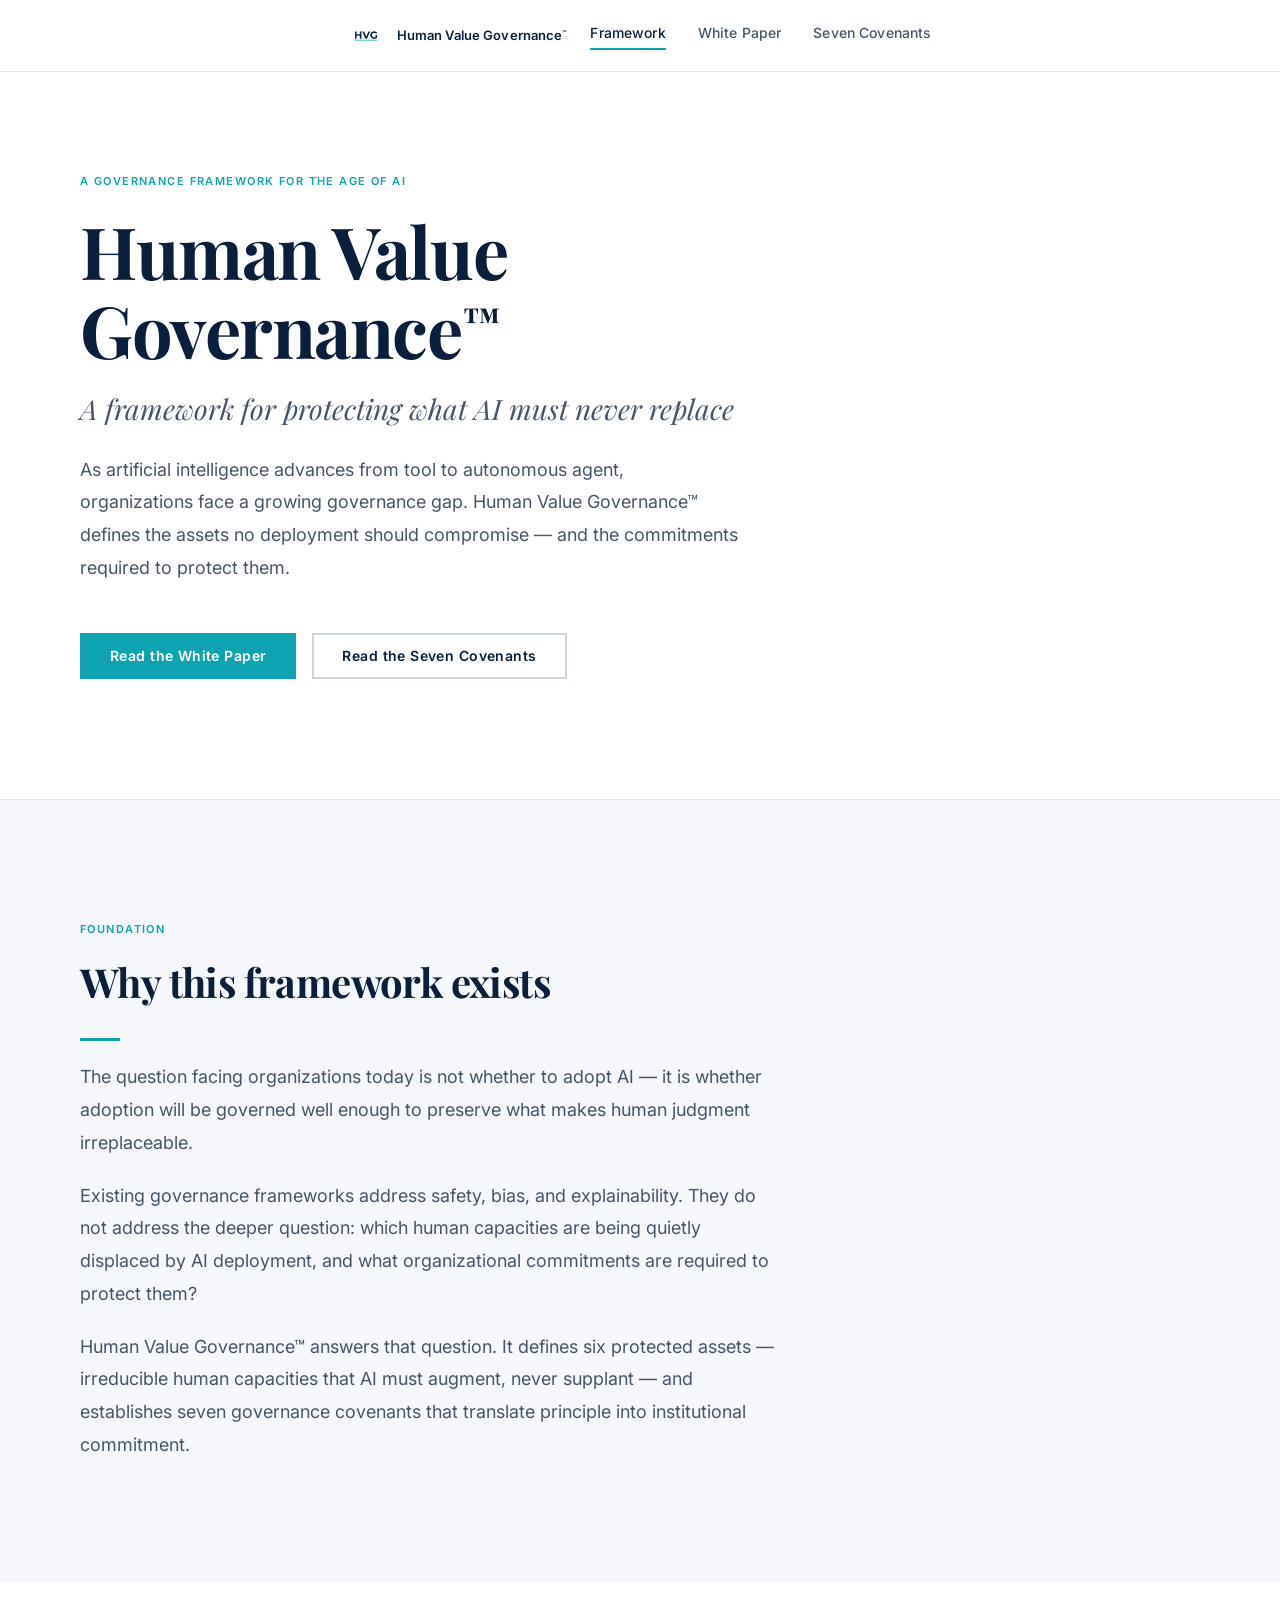
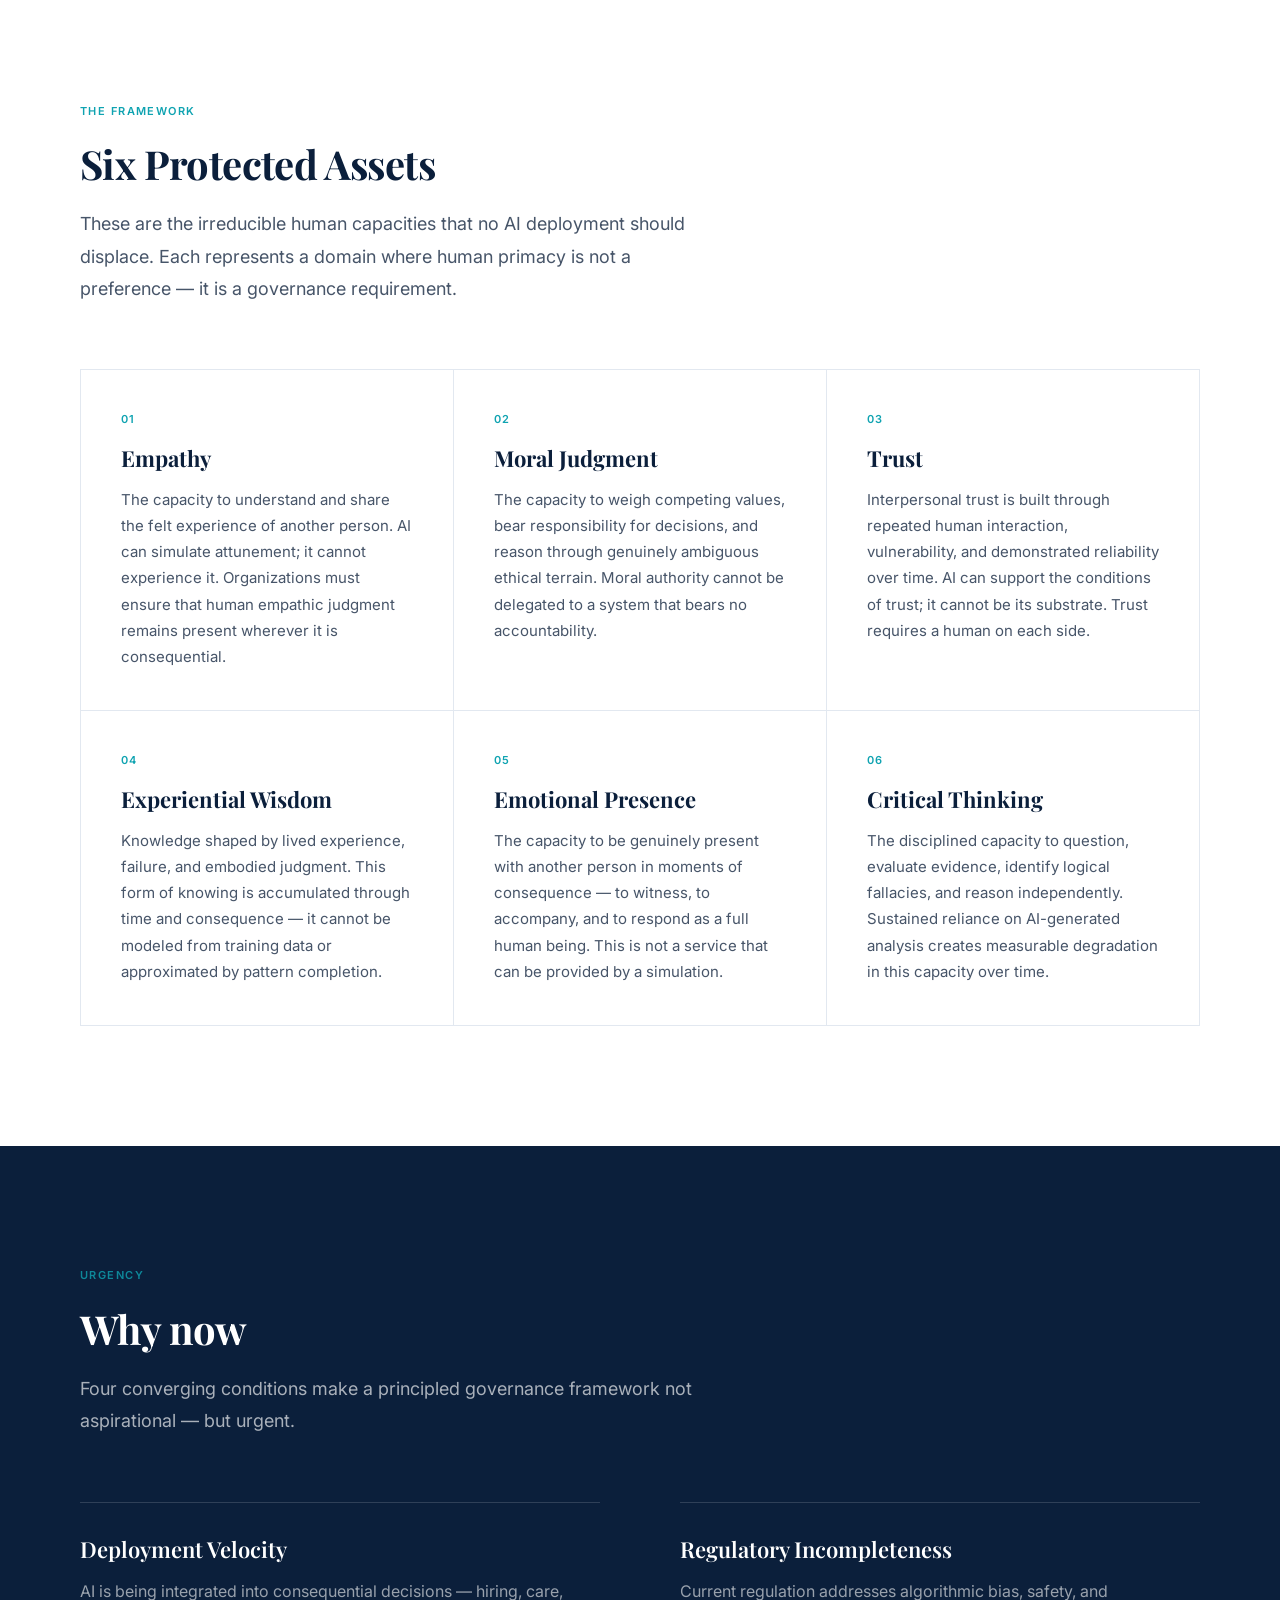
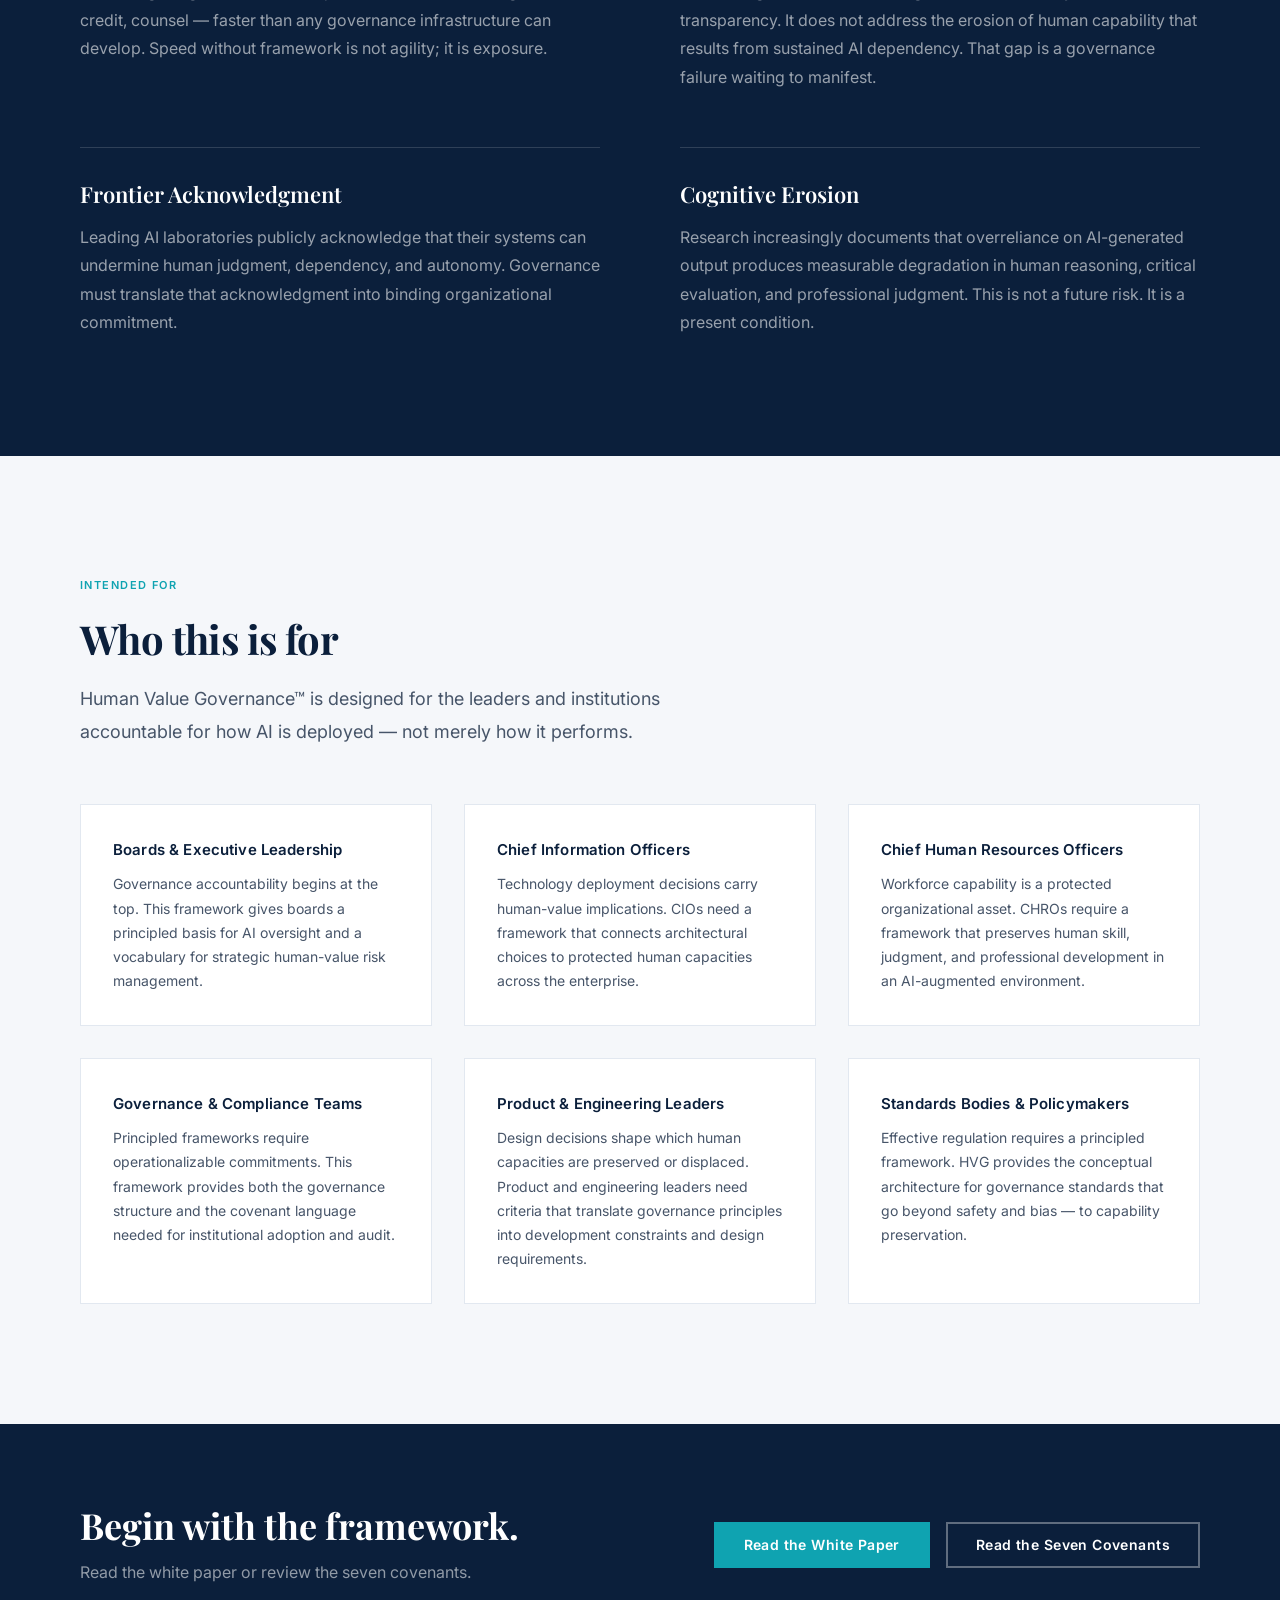
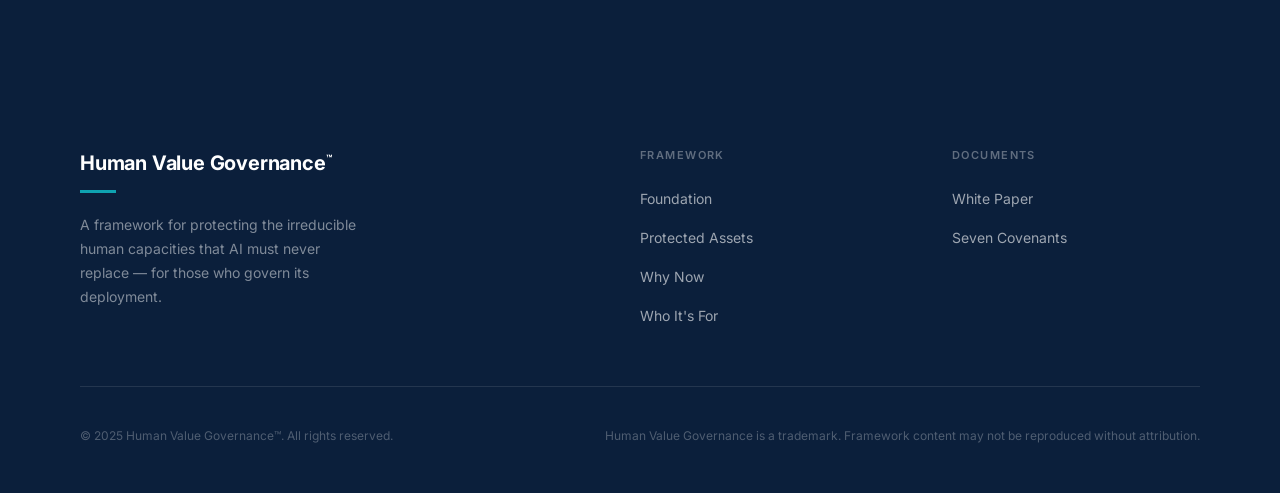
==== index.html @ c66a9e3d "Add HVG website: homepage, white paper, covenants, and design system Introduces the complete static " ====
<!DOCTYPE html>
<html lang="en">
<head>
  <meta charset="UTF-8">
  <meta name="viewport" content="width=device-width, initial-scale=1.0">
  <meta name="description" content="Human Value Governance™ — A framework for protecting what AI must never replace. Six protected assets. Seven covenants. One governance commitment.">
  <meta property="og:title" content="Human Value Governance™">
  <meta property="og:description" content="A framework for protecting what AI must never replace.">
  <meta property="og:type" content="website">

  <title>Human Value Governance™ — A Framework for the Age of AI</title>

  <!-- Google Fonts: Playfair Display (serif) + Inter (sans-serif) -->
  <link rel="preconnect" href="https://fonts.googleapis.com">
  <link rel="preconnect" href="https://fonts.gstatic.com" crossorigin>
  <link href="https://fonts.googleapis.com/css2?family=Inter:wght@300;400;500;600&family=Playfair+Display:ital,wght@0,400;0,600;0,700;1,400&display=swap" rel="stylesheet">

  <link rel="stylesheet" href="assets/css/styles.css">
</head>
<body>

  <!-- ═══════════════════════════════════════════════════════
       SITE HEADER
       ═══════════════════════════════════════════════════════ -->
  <header class="site-header">
    <div class="container">
      <div class="header-inner">

        <!-- Logo -->
        <a href="index.html" class="logo" aria-label="Human Value Governance — Home">
          <img
            src="assets/images/hvg-logo.png"
            alt="HVG"
            class="logo-img"
          >
          <span class="logo-wordmark">Human Value Governance<sup>™</sup></span>
        </a>

        <!-- Primary Navigation -->
        <nav class="site-nav" id="site-nav" aria-label="Primary navigation">
          <a href="index.html" class="nav-link active">Framework</a>
          <a href="white-paper.html" class="nav-link">White Paper</a>
          <a href="covenants.html" class="nav-link">Seven Covenants</a>
        </nav>

        <!-- Mobile menu toggle -->
        <button
          class="nav-toggle"
          id="nav-toggle"
          aria-label="Toggle navigation"
          aria-expanded="false"
          aria-controls="site-nav"
        >
          <span class="nav-toggle-icon" aria-hidden="true">
            <span class="nav-toggle-bar"></span>
            <span class="nav-toggle-bar"></span>
            <span class="nav-toggle-bar"></span>
          </span>
        </button>

      </div>
    </div>
  </header>


  <main>

    <!-- ═══════════════════════════════════════════════════════
         HERO
         ═══════════════════════════════════════════════════════ -->
    <section class="hero">
      <div class="container">
        <div class="hero-content">

          <p class="label">A Governance Framework for the Age of AI</p>

          <h1 class="display-heading display-heading--xl">
            Human Value<br>Governance<sup>™</sup>
          </h1>

          <p class="hero-subhead">
            A framework for protecting what AI must never replace
          </p>

          <p class="hero-body">
            As artificial intelligence advances from tool to autonomous agent, organizations
            face a growing governance gap. Human Value Governance™ defines the assets no
            deployment should compromise — and the commitments required to protect them.
          </p>

          <div class="hero-actions">
            <a href="white-paper.html" class="btn btn-primary">Read the White Paper</a>
            <a href="covenants.html" class="btn btn-secondary">Read the Seven Covenants</a>
          </div>

        </div>
      </div>
    </section>


    <!-- ═══════════════════════════════════════════════════════
         SECTION: WHY THIS FRAMEWORK EXISTS
         ═══════════════════════════════════════════════════════ -->
    <section class="section section--gray" id="foundation">
      <div class="container">
        <div class="foundation-content">

          <p class="label">Foundation</p>
          <h2 class="section-heading">Why this framework exists</h2>
          <hr class="teal-rule">

          <div class="prose">
            <p>
              The question facing organizations today is not whether to adopt AI —
              it is whether adoption will be governed well enough to preserve what makes
              human judgment irreplaceable.
            </p>
            <p>
              Existing governance frameworks address safety, bias, and explainability.
              They do not address the deeper question: which human capacities are being
              quietly displaced by AI deployment, and what organizational commitments
              are required to protect them?
            </p>
            <p>
              Human Value Governance™ answers that question. It defines six protected
              assets — irreducible human capacities that AI must augment, never supplant —
              and establishes seven governance covenants that translate principle into
              institutional commitment.
            </p>
          </div>

        </div>
      </div>
    </section>


    <!-- ═══════════════════════════════════════════════════════
         SECTION: SIX PROTECTED ASSETS
         ═══════════════════════════════════════════════════════ -->
    <section class="section section--white" id="assets">
      <div class="container">

        <div class="assets-header">
          <p class="label">The Framework</p>
          <h2 class="section-heading">Six Protected Assets</h2>
          <p class="section-intro">
            These are the irreducible human capacities that no AI deployment should displace.
            Each represents a domain where human primacy is not a preference — it is a
            governance requirement.
          </p>
        </div>

        <!-- Protected assets grid (3 × 2) -->
        <div class="assets-grid">

          <!-- ASSET 01: Empathy -->
          <div class="asset-item">
            <span class="asset-number">01</span>
            <h3 class="asset-title">Empathy</h3>
            <p class="asset-desc">
              The capacity to understand and share the felt experience of another person.
              AI can simulate attunement; it cannot experience it. Organizations must ensure
              that human empathic judgment remains present wherever it is consequential.
            </p>
          </div>

          <!-- ASSET 02: Moral Judgment -->
          <div class="asset-item">
            <span class="asset-number">02</span>
            <h3 class="asset-title">Moral Judgment</h3>
            <p class="asset-desc">
              The capacity to weigh competing values, bear responsibility for decisions,
              and reason through genuinely ambiguous ethical terrain. Moral authority
              cannot be delegated to a system that bears no accountability.
            </p>
          </div>

          <!-- ASSET 03: Trust -->
          <div class="asset-item">
            <span class="asset-number">03</span>
            <h3 class="asset-title">Trust</h3>
            <p class="asset-desc">
              Interpersonal trust is built through repeated human interaction, vulnerability,
              and demonstrated reliability over time. AI can support the conditions of trust;
              it cannot be its substrate. Trust requires a human on each side.
            </p>
          </div>

          <!-- ASSET 04: Experiential Wisdom -->
          <div class="asset-item">
            <span class="asset-number">04</span>
            <h3 class="asset-title">Experiential Wisdom</h3>
            <p class="asset-desc">
              Knowledge shaped by lived experience, failure, and embodied judgment.
              This form of knowing is accumulated through time and consequence — it cannot
              be modeled from training data or approximated by pattern completion.
            </p>
          </div>

          <!-- ASSET 05: Emotional Presence -->
          <div class="asset-item">
            <span class="asset-number">05</span>
            <h3 class="asset-title">Emotional Presence</h3>
            <p class="asset-desc">
              The capacity to be genuinely present with another person in moments of
              consequence — to witness, to accompany, and to respond as a full human being.
              This is not a service that can be provided by a simulation.
            </p>
          </div>

          <!-- ASSET 06: Critical Thinking -->
          <div class="asset-item">
            <span class="asset-number">06</span>
            <h3 class="asset-title">Critical Thinking</h3>
            <p class="asset-desc">
              The disciplined capacity to question, evaluate evidence, identify logical
              fallacies, and reason independently. Sustained reliance on AI-generated
              analysis creates measurable degradation in this capacity over time.
            </p>
          </div>

        </div>
        <!-- end .assets-grid -->

      </div>
    </section>


    <!-- ═══════════════════════════════════════════════════════
         SECTION: WHY NOW (NAVY BACKGROUND)
         ═══════════════════════════════════════════════════════ -->
    <section class="section section--navy" id="urgency">
      <div class="container">

        <div class="why-now-header">
          <p class="label label--light">Urgency</p>
          <h2 class="section-heading section-heading--light">Why now</h2>
          <p class="section-intro section-intro--light">
            Four converging conditions make a principled governance framework not
            aspirational — but urgent.
          </p>
        </div>

        <div class="why-now-grid">

          <!-- WHY 01 -->
          <div class="why-now-item">
            <h3>Deployment Velocity</h3>
            <p>
              AI is being integrated into consequential decisions — hiring, care, credit,
              counsel — faster than any governance infrastructure can develop. Speed without
              framework is not agility; it is exposure.
            </p>
          </div>

          <!-- WHY 02 -->
          <div class="why-now-item">
            <h3>Regulatory Incompleteness</h3>
            <p>
              Current regulation addresses algorithmic bias, safety, and transparency.
              It does not address the erosion of human capability that results from sustained
              AI dependency. That gap is a governance failure waiting to manifest.
            </p>
          </div>

          <!-- WHY 03 -->
          <div class="why-now-item">
            <h3>Frontier Acknowledgment</h3>
            <p>
              Leading AI laboratories publicly acknowledge that their systems can undermine
              human judgment, dependency, and autonomy. Governance must translate that
              acknowledgment into binding organizational commitment.
            </p>
          </div>

          <!-- WHY 04 -->
          <div class="why-now-item">
            <h3>Cognitive Erosion</h3>
            <p>
              Research increasingly documents that overreliance on AI-generated output
              produces measurable degradation in human reasoning, critical evaluation,
              and professional judgment. This is not a future risk. It is a present condition.
            </p>
          </div>

        </div>
        <!-- end .why-now-grid -->

      </div>
    </section>


    <!-- ═══════════════════════════════════════════════════════
         SECTION: WHO THIS IS FOR
         ═══════════════════════════════════════════════════════ -->
    <section class="section section--gray" id="audience">
      <div class="container">

        <div class="audience-header">
          <p class="label">Intended For</p>
          <h2 class="section-heading">Who this is for</h2>
          <p class="section-intro">
            Human Value Governance™ is designed for the leaders and institutions
            accountable for how AI is deployed — not merely how it performs.
          </p>
        </div>

        <div class="audience-grid">

          <!-- AUDIENCE 01 -->
          <div class="audience-item">
            <h3>Boards &amp; Executive Leadership</h3>
            <p>
              Governance accountability begins at the top. This framework gives boards
              a principled basis for AI oversight and a vocabulary for strategic
              human-value risk management.
            </p>
          </div>

          <!-- AUDIENCE 02 -->
          <div class="audience-item">
            <h3>Chief Information Officers</h3>
            <p>
              Technology deployment decisions carry human-value implications. CIOs need
              a framework that connects architectural choices to protected human capacities
              across the enterprise.
            </p>
          </div>

          <!-- AUDIENCE 03 -->
          <div class="audience-item">
            <h3>Chief Human Resources Officers</h3>
            <p>
              Workforce capability is a protected organizational asset. CHROs require
              a framework that preserves human skill, judgment, and professional
              development in an AI-augmented environment.
            </p>
          </div>

          <!-- AUDIENCE 04 -->
          <div class="audience-item">
            <h3>Governance &amp; Compliance Teams</h3>
            <p>
              Principled frameworks require operationalizable commitments. This framework
              provides both the governance structure and the covenant language needed
              for institutional adoption and audit.
            </p>
          </div>

          <!-- AUDIENCE 05 -->
          <div class="audience-item">
            <h3>Product &amp; Engineering Leaders</h3>
            <p>
              Design decisions shape which human capacities are preserved or displaced.
              Product and engineering leaders need criteria that translate governance
              principles into development constraints and design requirements.
            </p>
          </div>

          <!-- AUDIENCE 06 -->
          <div class="audience-item">
            <h3>Standards Bodies &amp; Policymakers</h3>
            <p>
              Effective regulation requires a principled framework. HVG provides the
              conceptual architecture for governance standards that go beyond safety
              and bias — to capability preservation.
            </p>
          </div>

        </div>
        <!-- end .audience-grid -->

      </div>
    </section>


    <!-- ═══════════════════════════════════════════════════════
         CTA STRIP
         ═══════════════════════════════════════════════════════ -->
    <section class="cta-strip">
      <div class="container">
        <div class="cta-strip-inner">

          <div class="cta-strip-text">
            <h2>Begin with the framework.</h2>
            <p>Read the white paper or review the seven covenants.</p>
          </div>

          <div class="cta-strip-actions">
            <a href="white-paper.html" class="btn btn-primary">Read the White Paper</a>
            <a href="covenants.html" class="btn btn-secondary--on-dark btn">Read the Seven Covenants</a>
          </div>

        </div>
      </div>
    </section>

  </main>


  <!-- ═══════════════════════════════════════════════════════
       SITE FOOTER
       ═══════════════════════════════════════════════════════ -->
  <footer class="site-footer">
    <div class="container">

      <div class="footer-inner">

        <!-- Brand column -->
        <div class="footer-brand">
          <p class="footer-logo-text">Human Value Governance<sup>™</sup></p>
          <span class="footer-teal-bar" aria-hidden="true"></span>
          <p>
            A framework for protecting the irreducible human capacities
            that AI must never replace — for those who govern its deployment.
          </p>
        </div>

        <!-- Navigation column -->
        <div class="footer-col">
          <h4>Framework</h4>
          <ul>
            <li><a href="index.html#foundation">Foundation</a></li>
            <li><a href="index.html#assets">Protected Assets</a></li>
            <li><a href="index.html#urgency">Why Now</a></li>
            <li><a href="index.html#audience">Who It's For</a></li>
          </ul>
        </div>

        <!-- Documents column -->
        <div class="footer-col">
          <h4>Documents</h4>
          <ul>
            <li><a href="white-paper.html">White Paper</a></li>
            <li><a href="covenants.html">Seven Covenants</a></li>
          </ul>
        </div>

      </div>

      <div class="footer-bottom">
        <p>© 2025 Human Value Governance™. All rights reserved.</p>
        <p class="tm-note">Human Value Governance is a trademark. Framework content may not be reproduced without attribution.</p>
      </div>

    </div>
  </footer>


  <!-- Mobile navigation script -->
  <script>
    (function () {
      var toggle = document.getElementById('nav-toggle');
      var nav    = document.getElementById('site-nav');

      if (!toggle || !nav) return;

      toggle.addEventListener('click', function () {
        var isOpen = nav.classList.toggle('is-open');
        toggle.setAttribute('aria-expanded', isOpen ? 'true' : 'false');
      });

      // Close nav when a link is clicked
      nav.querySelectorAll('.nav-link').forEach(function (link) {
        link.addEventListener('click', function () {
          nav.classList.remove('is-open');
          toggle.setAttribute('aria-expanded', 'false');
        });
      });
    })();
  </script>

</body>
</html>
---- assets/css/styles.css ----
/* ============================================================
   HUMAN VALUE GOVERNANCE™
   assets/css/styles.css
   ============================================================

   Table of Contents
   ─────────────────────────────────────────────────────────
    1.  Design Tokens (CSS Custom Properties)
    2.  Reset & Base
    3.  Typography Utilities
    4.  Layout & Container
    5.  Site Header & Navigation
    6.  Buttons
    7.  Section Labels & Shared Section Styles
    8.  Site Footer
    9.  Page: Homepage – Hero
   10.  Page: Homepage – Foundation Section
   11.  Page: Homepage – Six Protected Assets
   12.  Page: Homepage – Why Now (Navy)
   13.  Page: Homepage – Audience
   14.  Page: Homepage – CTA Strip
   15.  Page: White Paper
   16.  Page: Seven Covenants
   17.  Responsive Breakpoints
   ============================================================ */


/* ─────────────────────────────────────────────────────────
   1. DESIGN TOKENS
   ───────────────────────────────────────────────────────── */

:root {
  /* Brand Colors */
  --clr-navy:        #0B1F3B;
  --clr-navy-mid:    #112340;
  --clr-teal:        #0FA3B1;
  --clr-teal-faint:  #EAF8FA;
  --clr-amber:       #F5A623;
  --clr-white:       #FFFFFF;

  /* UI / Neutral Colors */
  --clr-bg:          #F5F7FA;
  --clr-off-white:   #FAFBFC;
  --clr-text:        #1E293B;
  --clr-muted:       #475569;
  --clr-subtle:      #98A2B3;
  --clr-border:      #E2E8F0;
  --clr-border-dk:   #CBD5E1;

  /* Fonts */
  --f-serif:  'Playfair Display', Georgia, 'Times New Roman', serif;
  --f-sans:   'Inter', -apple-system, BlinkMacSystemFont, 'Segoe UI', system-ui, sans-serif;

  /* Type Scale */
  --t-11:  0.6875rem;
  --t-12:  0.75rem;
  --t-13:  0.8125rem;
  --t-14:  0.875rem;
  --t-15:  0.9375rem;
  --t-16:  1rem;
  --t-18:  1.125rem;
  --t-20:  1.25rem;
  --t-22:  1.375rem;
  --t-24:  1.5rem;
  --t-28:  1.75rem;
  --t-32:  2rem;
  --t-36:  2.25rem;
  --t-40:  2.5rem;
  --t-48:  3rem;
  --t-56:  3.5rem;
  --t-64:  4rem;
  --t-72:  4.5rem;

  /* Spacing (4px grid) */
  --sp-2:   2px;
  --sp-4:   4px;
  --sp-6:   6px;
  --sp-8:   8px;
  --sp-10:  10px;
  --sp-12:  12px;
  --sp-14:  14px;
  --sp-16:  16px;
  --sp-20:  20px;
  --sp-24:  24px;
  --sp-28:  28px;
  --sp-32:  32px;
  --sp-40:  40px;
  --sp-48:  48px;
  --sp-56:  56px;
  --sp-64:  64px;
  --sp-72:  72px;
  --sp-80:  80px;
  --sp-96:  96px;
  --sp-120: 120px;
  --sp-160: 160px;

  /* Layout */
  --w-container: 1200px;
  --w-read:      700px;
  --w-narrow:    880px;
  --header-h:    72px;

  /* Motion */
  --ease:  cubic-bezier(0.4, 0, 0.2, 1);
  --trans: 180ms cubic-bezier(0.4, 0, 0.2, 1);
}


/* ─────────────────────────────────────────────────────────
   2. RESET & BASE
   ───────────────────────────────────────────────────────── */

*, *::before, *::after {
  box-sizing: border-box;
  margin: 0;
  padding: 0;
}

html {
  font-size: 16px;
  scroll-behavior: smooth;
  -webkit-font-smoothing: antialiased;
  -moz-osx-font-smoothing: grayscale;
  text-rendering: optimizeLegibility;
}

body {
  font-family: var(--f-sans);
  font-size: var(--t-16);
  line-height: 1.7;
  color: var(--clr-text);
  background: var(--clr-white);
}

img, svg {
  display: block;
  max-width: 100%;
  height: auto;
}

a {
  color: inherit;
  text-decoration: none;
}

ul, ol {
  list-style: none;
}

sup {
  font-size: 0.5em;
  vertical-align: super;
  line-height: 0;
  letter-spacing: 0;
}

hr {
  border: none;
  border-top: 1px solid var(--clr-border);
}


/* ─────────────────────────────────────────────────────────
   3. TYPOGRAPHY UTILITIES
   ───────────────────────────────────────────────────────── */

/* Section eyebrow label */
.label {
  display: block;
  font-family: var(--f-sans);
  font-size: var(--t-11);
  font-weight: 600;
  letter-spacing: 0.13em;
  text-transform: uppercase;
  color: var(--clr-teal);
  margin-bottom: var(--sp-20);
}

.label--light {
  color: rgba(15, 163, 177, 0.8);
}

.label--muted {
  color: var(--clr-subtle);
}

/* Primary display heading (hero) */
.display-heading {
  font-family: var(--f-serif);
  font-weight: 700;
  line-height: 1.1;
  color: var(--clr-navy);
  letter-spacing: -0.02em;
}

.display-heading--xl {
  font-size: clamp(var(--t-40), 6.5vw, var(--t-72));
}

.display-heading--lg {
  font-size: clamp(var(--t-32), 5vw, var(--t-56));
}

/* Section heading */
.section-heading {
  font-family: var(--f-serif);
  font-size: clamp(var(--t-28), 3.5vw, var(--t-40));
  font-weight: 700;
  line-height: 1.2;
  color: var(--clr-navy);
  letter-spacing: -0.015em;
}

.section-heading--light {
  color: var(--clr-white);
}

/* Prose / body copy block */
.prose {
  font-size: var(--t-18);
  line-height: 1.82;
  color: var(--clr-muted);
}

.prose p + p {
  margin-top: var(--sp-20);
}

/* Reading prose — long-form article typography */
.reading-prose {
  font-size: var(--t-18);
  line-height: 1.85;
  color: var(--clr-text);
}

.reading-prose p {
  margin-bottom: var(--sp-24);
  color: var(--clr-muted);
}

.reading-prose h2 {
  font-family: var(--f-serif);
  font-size: clamp(var(--t-24), 3vw, var(--t-32));
  font-weight: 700;
  color: var(--clr-navy);
  line-height: 1.25;
  margin-top: var(--sp-72);
  margin-bottom: var(--sp-24);
  padding-top: var(--sp-48);
  border-top: 1px solid var(--clr-border);
}

.reading-prose h3 {
  font-family: var(--f-serif);
  font-size: var(--t-22);
  font-weight: 600;
  color: var(--clr-navy);
  line-height: 1.35;
  margin-top: var(--sp-48);
  margin-bottom: var(--sp-16);
}

.reading-prose ul {
  list-style: none;
  margin: var(--sp-24) 0;
}

.reading-prose ul li {
  position: relative;
  padding-left: var(--sp-24);
  margin-bottom: var(--sp-12);
  color: var(--clr-muted);
  font-size: var(--t-18);
  line-height: 1.75;
}

.reading-prose ul li::before {
  content: '';
  position: absolute;
  left: 0;
  top: 0.78em;
  width: 8px;
  height: 1.5px;
  background: var(--clr-teal);
}

.reading-prose blockquote {
  border-left: 3px solid var(--clr-teal);
  padding: var(--sp-16) var(--sp-28);
  margin: var(--sp-48) 0;
  background: var(--clr-bg);
  font-style: italic;
  font-family: var(--f-serif);
  font-size: var(--t-20);
  line-height: 1.65;
  color: var(--clr-text);
}

/* Content placeholder — insert your copy here */
.content-placeholder {
  background: var(--clr-bg);
  border: 1px dashed var(--clr-border-dk);
  padding: var(--sp-40);
  border-radius: 2px;
  color: var(--clr-subtle);
  font-size: var(--t-14);
  font-style: italic;
  text-align: center;
  margin: var(--sp-32) 0;
}


/* ─────────────────────────────────────────────────────────
   4. LAYOUT & CONTAINER
   ───────────────────────────────────────────────────────── */

.container {
  max-width: var(--w-container);
  margin: 0 auto;
  padding: 0 var(--sp-40);
}

.container--narrow {
  max-width: var(--w-narrow);
}

.container--read {
  max-width: var(--w-read);
}

/* Section base */
.section {
  padding: var(--sp-120) 0;
}

.section--sm {
  padding: var(--sp-80) 0;
}

.section--lg {
  padding: var(--sp-160) 0;
}

/* Section background variants */
.section--white  { background: var(--clr-white); }
.section--gray   { background: var(--clr-bg); }
.section--navy   { background: var(--clr-navy); }
.section--off    { background: var(--clr-off-white); }


/* ─────────────────────────────────────────────────────────
   5. SITE HEADER & NAVIGATION
   ───────────────────────────────────────────────────────── */

.site-header {
  position: sticky;
  top: 0;
  z-index: 200;
  height: var(--header-h);
  background: var(--clr-white);
  border-bottom: 1px solid var(--clr-border);
  display: flex;
  align-items: center;
}

.header-inner {
  display: flex;
  align-items: center;
  justify-content: space-between;
  width: 100%;
  gap: var(--sp-24);
}

/* Logo */
.logo {
  display: flex;
  align-items: center;
  gap: var(--sp-14);
  text-decoration: none;
  flex-shrink: 0;
}

.logo-img {
  height: 34px;
  width: auto;
}

.logo-wordmark {
  font-family: var(--f-sans);
  font-size: var(--t-13);
  font-weight: 600;
  color: var(--clr-navy);
  letter-spacing: 0.01em;
  line-height: 1.3;
  white-space: nowrap;
}

/* Primary navigation */
.site-nav {
  display: flex;
  align-items: center;
  gap: var(--sp-32);
}

.nav-link {
  font-size: var(--t-14);
  font-weight: 500;
  color: var(--clr-muted);
  letter-spacing: 0.01em;
  padding-bottom: var(--sp-4);
  border-bottom: 2px solid transparent;
  transition: color var(--trans), border-color var(--trans);
  white-space: nowrap;
}

.nav-link:hover {
  color: var(--clr-navy);
}

.nav-link.active {
  color: var(--clr-navy);
  border-bottom-color: var(--clr-teal);
}

/* Mobile menu toggle button */
.nav-toggle {
  display: none;
  background: none;
  border: none;
  cursor: pointer;
  padding: var(--sp-8);
  color: var(--clr-navy);
  flex-shrink: 0;
}

.nav-toggle-icon {
  display: flex;
  flex-direction: column;
  gap: 5px;
  width: 22px;
}

.nav-toggle-bar {
  display: block;
  width: 22px;
  height: 2px;
  background: currentColor;
  transition: transform var(--trans), opacity var(--trans);
}

/* Mobile nav state */
.site-nav.is-open {
  display: flex;
}


/* ─────────────────────────────────────────────────────────
   6. BUTTONS
   ───────────────────────────────────────────────────────── */

.btn {
  display: inline-flex;
  align-items: center;
  justify-content: center;
  gap: var(--sp-8);
  padding: 14px 28px;
  font-family: var(--f-sans);
  font-size: var(--t-14);
  font-weight: 600;
  letter-spacing: 0.03em;
  line-height: 1;
  border: 2px solid transparent;
  cursor: pointer;
  text-decoration: none;
  white-space: nowrap;
  transition: background var(--trans), color var(--trans), border-color var(--trans);
}

/* Primary: teal fill */
.btn-primary {
  background: var(--clr-teal);
  color: var(--clr-white);
  border-color: var(--clr-teal);
}

.btn-primary:hover {
  background: #0b8f9c;
  border-color: #0b8f9c;
}

/* Secondary: outlined, on light bg */
.btn-secondary {
  background: transparent;
  color: var(--clr-navy);
  border-color: var(--clr-border-dk);
}

.btn-secondary:hover {
  border-color: var(--clr-navy);
  color: var(--clr-navy);
}

/* Secondary on dark (navy) background */
.btn-secondary--on-dark {
  background: transparent;
  color: var(--clr-white);
  border-color: rgba(255, 255, 255, 0.35);
}

.btn-secondary--on-dark:hover {
  border-color: var(--clr-white);
  background: rgba(255, 255, 255, 0.08);
}

/* Ghost teal */
.btn-ghost-teal {
  background: transparent;
  color: var(--clr-teal);
  border-color: var(--clr-teal);
}

.btn-ghost-teal:hover {
  background: var(--clr-teal);
  color: var(--clr-white);
}


/* ─────────────────────────────────────────────────────────
   7. SECTION LABELS & SHARED SECTION ELEMENTS
   ───────────────────────────────────────────────────────── */

.section-intro {
  font-size: var(--t-18);
  line-height: 1.8;
  color: var(--clr-muted);
  max-width: 640px;
  margin-top: var(--sp-20);
}

.section-intro--light {
  color: rgba(255, 255, 255, 0.65);
}

.teal-rule {
  display: block;
  width: 40px;
  height: 3px;
  background: var(--clr-teal);
  margin: var(--sp-20) 0;
  border: none;
}

.teal-rule--full {
  width: 100%;
  height: 1px;
  background: var(--clr-teal);
  opacity: 0.4;
}


/* ─────────────────────────────────────────────────────────
   8. SITE FOOTER
   ───────────────────────────────────────────────────────── */

.site-footer {
  background: var(--clr-navy);
  color: var(--clr-white);
  padding: var(--sp-80) 0 var(--sp-48);
}

.footer-inner {
  display: grid;
  grid-template-columns: 2fr 1fr 1fr;
  gap: var(--sp-64);
  padding-bottom: var(--sp-56);
  border-bottom: 1px solid rgba(255, 255, 255, 0.1);
  margin-bottom: var(--sp-40);
}

/* Footer brand column */
.footer-brand .footer-logo-text {
  font-family: var(--f-sans);
  font-size: var(--t-20);
  font-weight: 700;
  color: var(--clr-white);
  letter-spacing: -0.01em;
}

.footer-teal-bar {
  display: block;
  width: 36px;
  height: 3px;
  background: var(--clr-teal);
  margin: var(--sp-10) 0 var(--sp-20);
}

.footer-brand p {
  font-size: var(--t-14);
  color: rgba(255, 255, 255, 0.48);
  line-height: 1.7;
  max-width: 280px;
}

/* Footer nav columns */
.footer-col h4 {
  font-family: var(--f-sans);
  font-size: var(--t-11);
  font-weight: 600;
  letter-spacing: 0.13em;
  text-transform: uppercase;
  color: rgba(255, 255, 255, 0.35);
  margin-bottom: var(--sp-20);
}

.footer-col ul {
  display: flex;
  flex-direction: column;
  gap: var(--sp-12);
}

.footer-col ul li a {
  font-size: var(--t-14);
  color: rgba(255, 255, 255, 0.6);
  transition: color var(--trans);
}

.footer-col ul li a:hover {
  color: var(--clr-white);
}

/* Footer bottom bar */
.footer-bottom {
  display: flex;
  align-items: center;
  justify-content: space-between;
  flex-wrap: wrap;
  gap: var(--sp-16);
}

.footer-bottom p {
  font-size: var(--t-12);
  color: rgba(255, 255, 255, 0.28);
  line-height: 1.5;
}

.footer-bottom a {
  color: rgba(255, 255, 255, 0.4);
  transition: color var(--trans);
}

.footer-bottom a:hover {
  color: rgba(255, 255, 255, 0.7);
}


/* ─────────────────────────────────────────────────────────
   9. PAGE: HOMEPAGE – HERO
   ───────────────────────────────────────────────────────── */

.hero {
  padding: 100px 0 120px;
  background: var(--clr-white);
  border-bottom: 1px solid var(--clr-border);
}

.hero-content {
  max-width: 800px;
}

.hero-subhead {
  font-family: var(--f-serif);
  font-size: clamp(var(--t-20), 2.8vw, var(--t-28));
  font-weight: 400;
  font-style: italic;
  color: var(--clr-muted);
  line-height: 1.45;
  margin-top: var(--sp-20);
  margin-bottom: var(--sp-24);
}

.hero-body {
  font-size: var(--t-18);
  line-height: 1.82;
  color: var(--clr-muted);
  max-width: 660px;
  margin-bottom: var(--sp-48);
}

.hero-actions {
  display: flex;
  align-items: center;
  gap: var(--sp-16);
  flex-wrap: wrap;
}


/* ─────────────────────────────────────────────────────────
   10. PAGE: HOMEPAGE – FOUNDATION / WHY FRAMEWORK
   ───────────────────────────────────────────────────────── */

.foundation-content {
  max-width: var(--w-read);
}

.foundation-content .section-heading {
  margin-bottom: var(--sp-32);
}


/* ─────────────────────────────────────────────────────────
   11. PAGE: HOMEPAGE – SIX PROTECTED ASSETS
   ───────────────────────────────────────────────────────── */

.assets-header {
  max-width: var(--w-narrow);
  margin-bottom: var(--sp-64);
}

.assets-header .section-heading {
  margin-bottom: var(--sp-16);
}

.assets-grid {
  display: grid;
  grid-template-columns: repeat(3, 1fr);
  gap: 1px;
  background: var(--clr-border);
  border: 1px solid var(--clr-border);
}

.asset-item {
  background: var(--clr-white);
  padding: var(--sp-40) var(--sp-40);
}

.asset-number {
  display: block;
  font-family: var(--f-sans);
  font-size: var(--t-11);
  font-weight: 600;
  letter-spacing: 0.12em;
  color: var(--clr-teal);
  margin-bottom: var(--sp-16);
}

.asset-title {
  font-family: var(--f-serif);
  font-size: var(--t-22);
  font-weight: 700;
  color: var(--clr-navy);
  line-height: 1.25;
  margin-bottom: var(--sp-14);
}

.asset-desc {
  font-size: var(--t-15);
  line-height: 1.75;
  color: var(--clr-muted);
}


/* ─────────────────────────────────────────────────────────
   12. PAGE: HOMEPAGE – WHY NOW (NAVY)
   ───────────────────────────────────────────────────────── */

.why-now-header {
  max-width: var(--w-narrow);
  margin-bottom: var(--sp-64);
}

.why-now-grid {
  display: grid;
  grid-template-columns: repeat(2, 1fr);
  gap: var(--sp-56) var(--sp-80);
}

.why-now-item {
  border-top: 1px solid rgba(255, 255, 255, 0.15);
  padding-top: var(--sp-32);
}

.why-now-item h3 {
  font-family: var(--f-serif);
  font-size: var(--t-22);
  font-weight: 600;
  color: var(--clr-white);
  margin-bottom: var(--sp-14);
  line-height: 1.3;
}

.why-now-item p {
  font-size: var(--t-16);
  line-height: 1.78;
  color: rgba(255, 255, 255, 0.58);
}


/* ─────────────────────────────────────────────────────────
   13. PAGE: HOMEPAGE – AUDIENCE
   ───────────────────────────────────────────────────────── */

.audience-header {
  max-width: var(--w-narrow);
  margin-bottom: var(--sp-56);
}

.audience-header .section-heading {
  margin-bottom: var(--sp-16);
}

.audience-grid {
  display: grid;
  grid-template-columns: repeat(3, 1fr);
  gap: var(--sp-32);
}

.audience-item {
  padding: var(--sp-32) var(--sp-32);
  background: var(--clr-white);
  border: 1px solid var(--clr-border);
}

.audience-item h3 {
  font-family: var(--f-sans);
  font-size: var(--t-15);
  font-weight: 600;
  color: var(--clr-navy);
  margin-bottom: var(--sp-10);
  letter-spacing: 0.01em;
}

.audience-item p {
  font-size: var(--t-14);
  line-height: 1.72;
  color: var(--clr-muted);
}


/* ─────────────────────────────────────────────────────────
   14. PAGE: HOMEPAGE – CTA STRIP
   ───────────────────────────────────────────────────────── */

.cta-strip {
  background: var(--clr-navy);
  padding: var(--sp-80) 0;
}

.cta-strip-inner {
  display: flex;
  align-items: center;
  justify-content: space-between;
  gap: var(--sp-48);
  flex-wrap: wrap;
}

.cta-strip-text h2 {
  font-family: var(--f-serif);
  font-size: clamp(var(--t-24), 3vw, var(--t-36));
  font-weight: 700;
  color: var(--clr-white);
  line-height: 1.2;
  margin-bottom: var(--sp-12);
}

.cta-strip-text p {
  font-size: var(--t-16);
  color: rgba(255, 255, 255, 0.55);
}

.cta-strip-actions {
  display: flex;
  align-items: center;
  gap: var(--sp-16);
  flex-shrink: 0;
  flex-wrap: wrap;
}


/* ─────────────────────────────────────────────────────────
   15. PAGE: WHITE PAPER
   ───────────────────────────────────────────────────────── */

/* Article hero header (navy) */
.paper-hero {
  background: var(--clr-navy);
  padding: var(--sp-80) 0 var(--sp-96);
  border-bottom: 3px solid var(--clr-teal);
}

.paper-hero-inner {
  max-width: var(--w-read);
}

.paper-hero .label {
  color: rgba(15, 163, 177, 0.85);
  margin-bottom: var(--sp-24);
}

.paper-title {
  font-family: var(--f-serif);
  font-size: clamp(var(--t-32), 5vw, var(--t-56));
  font-weight: 700;
  color: var(--clr-white);
  line-height: 1.15;
  letter-spacing: -0.02em;
  margin-bottom: var(--sp-24);
}

.paper-subtitle {
  font-family: var(--f-serif);
  font-size: var(--t-20);
  font-weight: 400;
  font-style: italic;
  color: rgba(255, 255, 255, 0.65);
  line-height: 1.5;
  margin-bottom: var(--sp-32);
}

.paper-meta {
  display: flex;
  align-items: center;
  gap: var(--sp-24);
  flex-wrap: wrap;
}

.paper-meta span {
  font-size: var(--t-13);
  color: rgba(255, 255, 255, 0.4);
  letter-spacing: 0.04em;
}

.paper-meta .meta-divider {
  width: 1px;
  height: 14px;
  background: rgba(255, 255, 255, 0.2);
}

/* Article layout: TOC sidebar + reading column */
.paper-layout {
  display: grid;
  grid-template-columns: 240px 1fr;
  gap: var(--sp-80);
  padding: var(--sp-80) 0 var(--sp-120);
  align-items: start;
}

/* Table of contents sidebar */
.paper-toc {
  position: sticky;
  top: calc(var(--header-h) + var(--sp-48));
}

.paper-toc h4 {
  font-family: var(--f-sans);
  font-size: var(--t-11);
  font-weight: 600;
  letter-spacing: 0.13em;
  text-transform: uppercase;
  color: var(--clr-subtle);
  margin-bottom: var(--sp-20);
}

.toc-list {
  list-style: none;
  padding: 0;
  display: flex;
  flex-direction: column;
  gap: 0;
  border-left: 1px solid var(--clr-border);
}

.toc-list li a {
  display: block;
  padding: var(--sp-8) var(--sp-16);
  font-size: var(--t-13);
  color: var(--clr-subtle);
  line-height: 1.5;
  border-left: 2px solid transparent;
  margin-left: -1px;
  transition: color var(--trans), border-color var(--trans);
}

.toc-list li a:hover,
.toc-list li a.active {
  color: var(--clr-teal);
  border-left-color: var(--clr-teal);
}

/* Reading column */
.paper-reading {
  max-width: var(--w-read);
}

/* Abstract block */
.paper-abstract {
  background: var(--clr-bg);
  border-left: 3px solid var(--clr-teal);
  padding: var(--sp-32) var(--sp-40);
  margin-bottom: var(--sp-64);
}

.paper-abstract h3 {
  font-family: var(--f-sans);
  font-size: var(--t-11);
  font-weight: 600;
  letter-spacing: 0.13em;
  text-transform: uppercase;
  color: var(--clr-teal);
  margin-bottom: var(--sp-16);
}

.paper-abstract p {
  font-size: var(--t-16);
  line-height: 1.8;
  color: var(--clr-muted);
}


/* ─────────────────────────────────────────────────────────
   16. PAGE: SEVEN COVENANTS
   ───────────────────────────────────────────────────────── */

/* Page hero */
.covenants-hero {
  background: var(--clr-navy);
  padding: var(--sp-96) 0;
  text-align: center;
  border-bottom: 3px solid var(--clr-teal);
}

.covenants-hero .label {
  justify-content: center;
  color: rgba(15, 163, 177, 0.8);
  margin-bottom: var(--sp-24);
}

.covenants-hero-title {
  font-family: var(--f-serif);
  font-size: clamp(var(--t-40), 6vw, var(--t-64));
  font-weight: 700;
  color: var(--clr-white);
  line-height: 1.1;
  letter-spacing: -0.02em;
  margin-bottom: var(--sp-32);
}

.covenants-opening {
  max-width: 680px;
  margin: 0 auto;
  font-size: var(--t-18);
  line-height: 1.82;
  color: rgba(255, 255, 255, 0.6);
  font-style: italic;
  font-family: var(--f-serif);
}

/* Preamble statement */
.covenants-preamble {
  padding: var(--sp-80) 0;
  background: var(--clr-bg);
  border-bottom: 1px solid var(--clr-border);
}

.covenants-preamble-inner {
  max-width: 760px;
  margin: 0 auto;
  text-align: center;
}

.covenants-preamble h2 {
  font-family: var(--f-serif);
  font-size: clamp(var(--t-24), 3vw, var(--t-32));
  font-weight: 700;
  color: var(--clr-navy);
  line-height: 1.3;
  margin-bottom: var(--sp-20);
}

.covenants-preamble p {
  font-size: var(--t-18);
  line-height: 1.82;
  color: var(--clr-muted);
}

/* Individual covenant blocks */
.covenants-list {
  padding: var(--sp-24) 0 var(--sp-120);
  background: var(--clr-white);
}

.covenant-block {
  padding: var(--sp-80) 0;
  border-bottom: 1px solid var(--clr-border);
}

.covenant-block:last-child {
  border-bottom: none;
}

.covenant-block-inner {
  max-width: var(--w-narrow);
  margin: 0 auto;
  padding: 0 var(--sp-40);
}

.covenant-meta {
  display: flex;
  align-items: center;
  gap: var(--sp-16);
  margin-bottom: var(--sp-24);
}

.covenant-numeral {
  font-family: var(--f-sans);
  font-size: var(--t-11);
  font-weight: 600;
  letter-spacing: 0.14em;
  text-transform: uppercase;
  color: var(--clr-teal);
}

.covenant-divider-dot {
  width: 3px;
  height: 3px;
  border-radius: 50%;
  background: var(--clr-border-dk);
  flex-shrink: 0;
}

.covenant-category {
  font-family: var(--f-sans);
  font-size: var(--t-11);
  font-weight: 500;
  letter-spacing: 0.1em;
  text-transform: uppercase;
  color: var(--clr-subtle);
}

.covenant-name {
  font-family: var(--f-serif);
  font-size: clamp(var(--t-28), 4vw, var(--t-40));
  font-weight: 700;
  color: var(--clr-navy);
  line-height: 1.15;
  letter-spacing: -0.015em;
  margin-bottom: var(--sp-24);
}

.covenant-teal-rule {
  display: block;
  width: 48px;
  height: 2px;
  background: var(--clr-teal);
  margin-bottom: var(--sp-32);
  border: none;
}

.covenant-text {
  font-size: var(--t-18);
  line-height: 1.85;
  color: var(--clr-muted);
  max-width: 640px;
  margin-bottom: var(--sp-32);
}

.covenant-commitment {
  background: var(--clr-bg);
  border-left: 3px solid var(--clr-teal);
  padding: var(--sp-24) var(--sp-28);
}

.covenant-commitment h4 {
  font-family: var(--f-sans);
  font-size: var(--t-11);
  font-weight: 600;
  letter-spacing: 0.13em;
  text-transform: uppercase;
  color: var(--clr-teal);
  margin-bottom: var(--sp-10);
}

.covenant-commitment p {
  font-size: var(--t-15);
  line-height: 1.72;
  color: var(--clr-muted);
}


/* ─────────────────────────────────────────────────────────
   17. RESPONSIVE BREAKPOINTS
   ───────────────────────────────────────────────────────── */

/* Tablet: 640px – 1024px */
@media (max-width: 1024px) {
  .container {
    padding: 0 var(--sp-32);
  }

  /* White paper: collapse to single column */
  .paper-layout {
    display: block;
  }

  .paper-toc {
    display: none; /* TOC hidden on tablet/mobile */
  }
}

@media (max-width: 860px) {
  /* Assets grid: 2 columns on tablet */
  .assets-grid {
    grid-template-columns: repeat(2, 1fr);
  }

  /* Why now: single column */
  .why-now-grid {
    grid-template-columns: 1fr;
    gap: var(--sp-40);
  }

  /* Audience: 2 columns */
  .audience-grid {
    grid-template-columns: repeat(2, 1fr);
  }

  /* Footer: two columns */
  .footer-inner {
    grid-template-columns: 1fr 1fr;
    gap: var(--sp-40);
  }

  .footer-brand {
    grid-column: 1 / -1;
  }

  /* CTA strip: stacked */
  .cta-strip-inner {
    flex-direction: column;
    align-items: flex-start;
  }
}

/* Mobile: < 640px */
@media (max-width: 639px) {
  :root {
    --header-h: 64px;
  }

  .container {
    padding: 0 var(--sp-20);
  }

  .section {
    padding: var(--sp-80) 0;
  }

  .section--sm {
    padding: var(--sp-56) 0;
  }

  /* Header: show toggle, hide nav */
  .nav-toggle {
    display: flex;
    align-items: center;
    justify-content: center;
  }

  .site-nav {
    display: none;
    position: absolute;
    top: var(--header-h);
    left: 0;
    right: 0;
    background: var(--clr-white);
    border-bottom: 1px solid var(--clr-border);
    flex-direction: column;
    align-items: flex-start;
    gap: 0;
    padding: var(--sp-8) 0 var(--sp-16);
    box-shadow: 0 4px 16px rgba(0,0,0,0.06);
  }

  .site-nav .nav-link {
    width: 100%;
    padding: var(--sp-14) var(--sp-24);
    border-bottom: none;
    font-size: var(--t-15);
  }

  .site-nav .nav-link.active {
    color: var(--clr-teal);
    border-bottom: none;
  }

  .site-nav.is-open {
    display: flex;
  }

  /* Logo wordmark: hide on very small */
  .logo-wordmark {
    display: none;
  }

  /* Hero */
  .hero {
    padding: var(--sp-72) 0 var(--sp-80);
  }

  .hero-actions {
    flex-direction: column;
    align-items: flex-start;
  }

  .btn {
    width: 100%;
    justify-content: center;
    max-width: 360px;
  }

  /* Assets: single column */
  .assets-grid {
    grid-template-columns: 1fr;
  }

  /* Audience: single column */
  .audience-grid {
    grid-template-columns: 1fr;
  }

  /* Footer: single column */
  .footer-inner {
    grid-template-columns: 1fr;
    gap: var(--sp-40);
  }

  .footer-bottom {
    flex-direction: column;
    align-items: flex-start;
  }

  /* Covenant block */
  .covenant-block {
    padding: var(--sp-56) 0;
  }

  .covenant-block-inner {
    padding: 0 var(--sp-20);
  }

  /* CTA strip */
  .cta-strip-actions {
    flex-direction: column;
    width: 100%;
  }

  /* Paper hero */
  .paper-hero {
    padding: var(--sp-56) 0 var(--sp-72);
  }
}

/* Print styles for white paper */
@media print {
  .site-header,
  .site-footer,
  .paper-toc,
  .btn {
    display: none !important;
  }

  body {
    font-size: 12pt;
    color: #000;
  }

  .paper-layout {
    display: block;
  }

  .paper-hero {
    background: none;
    color: #000;
    border-bottom: 2px solid #000;
  }

  .paper-title {
    color: #000;
  }
}
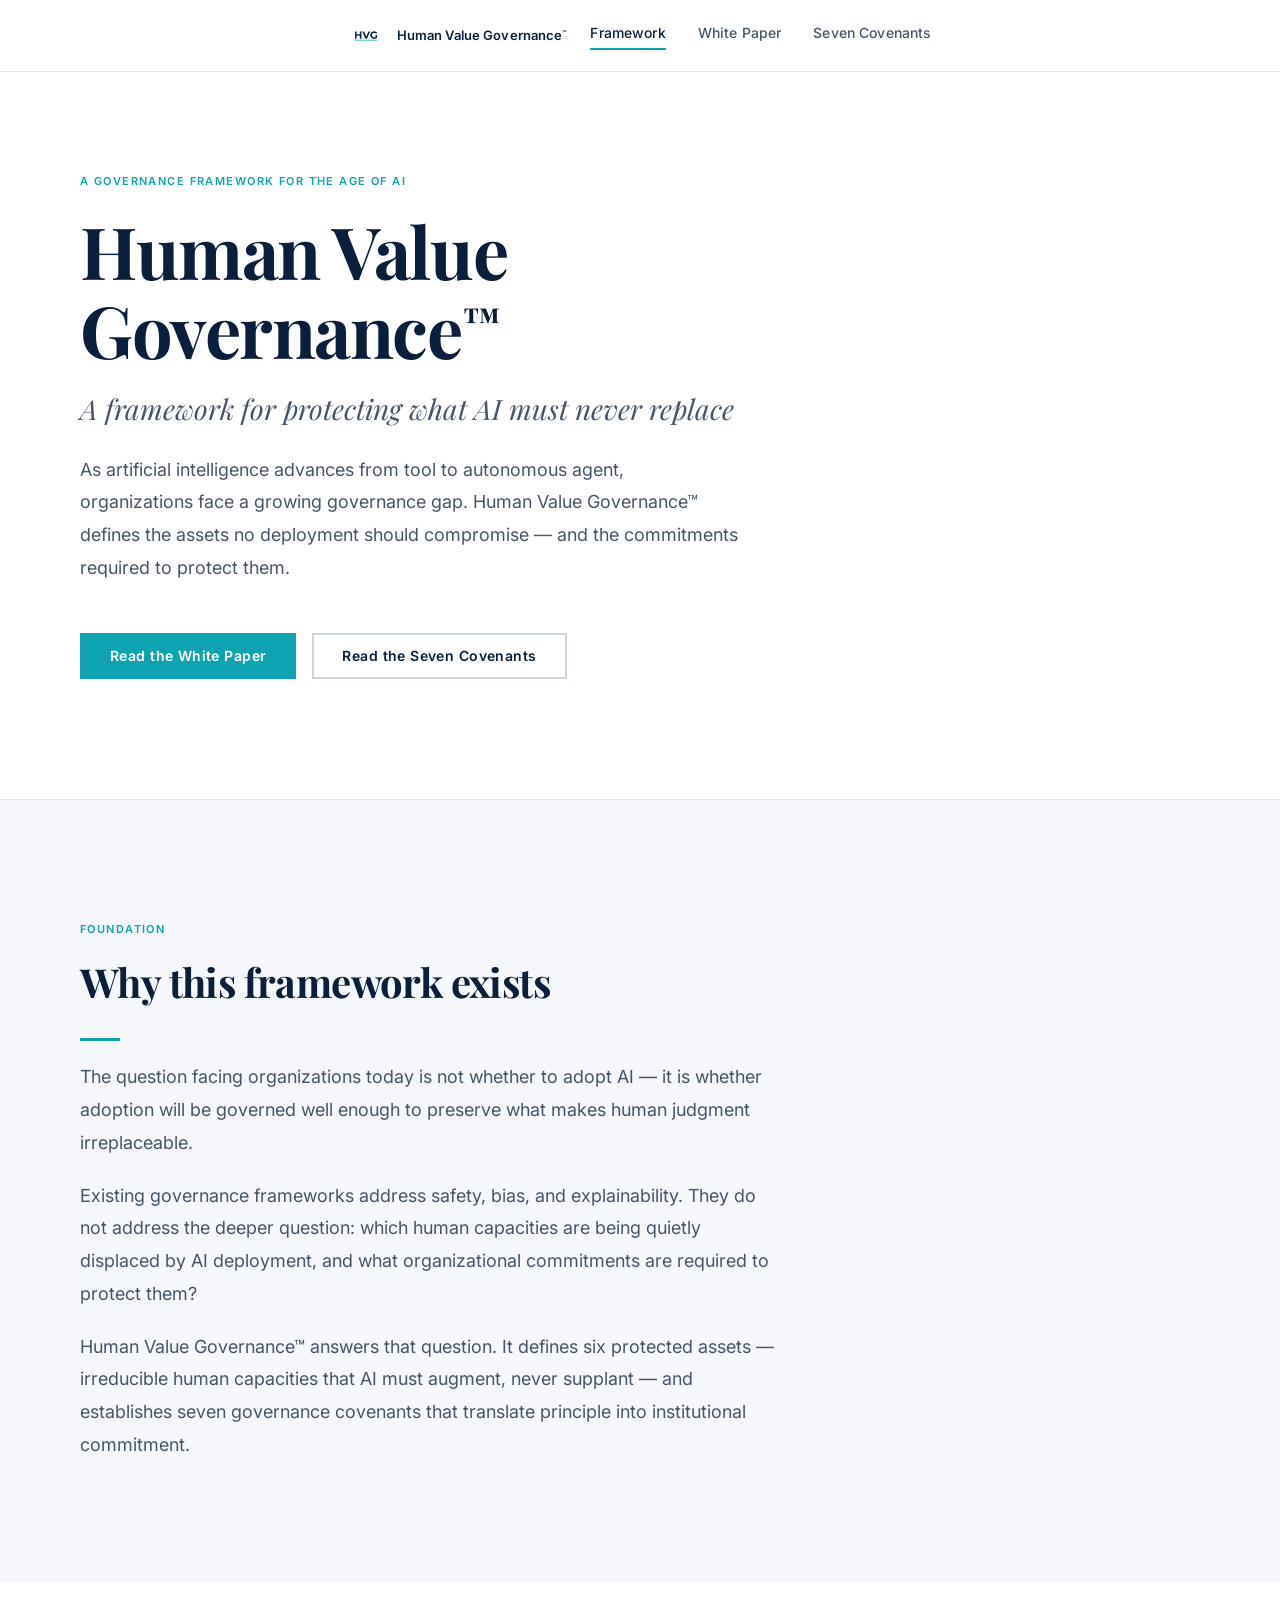
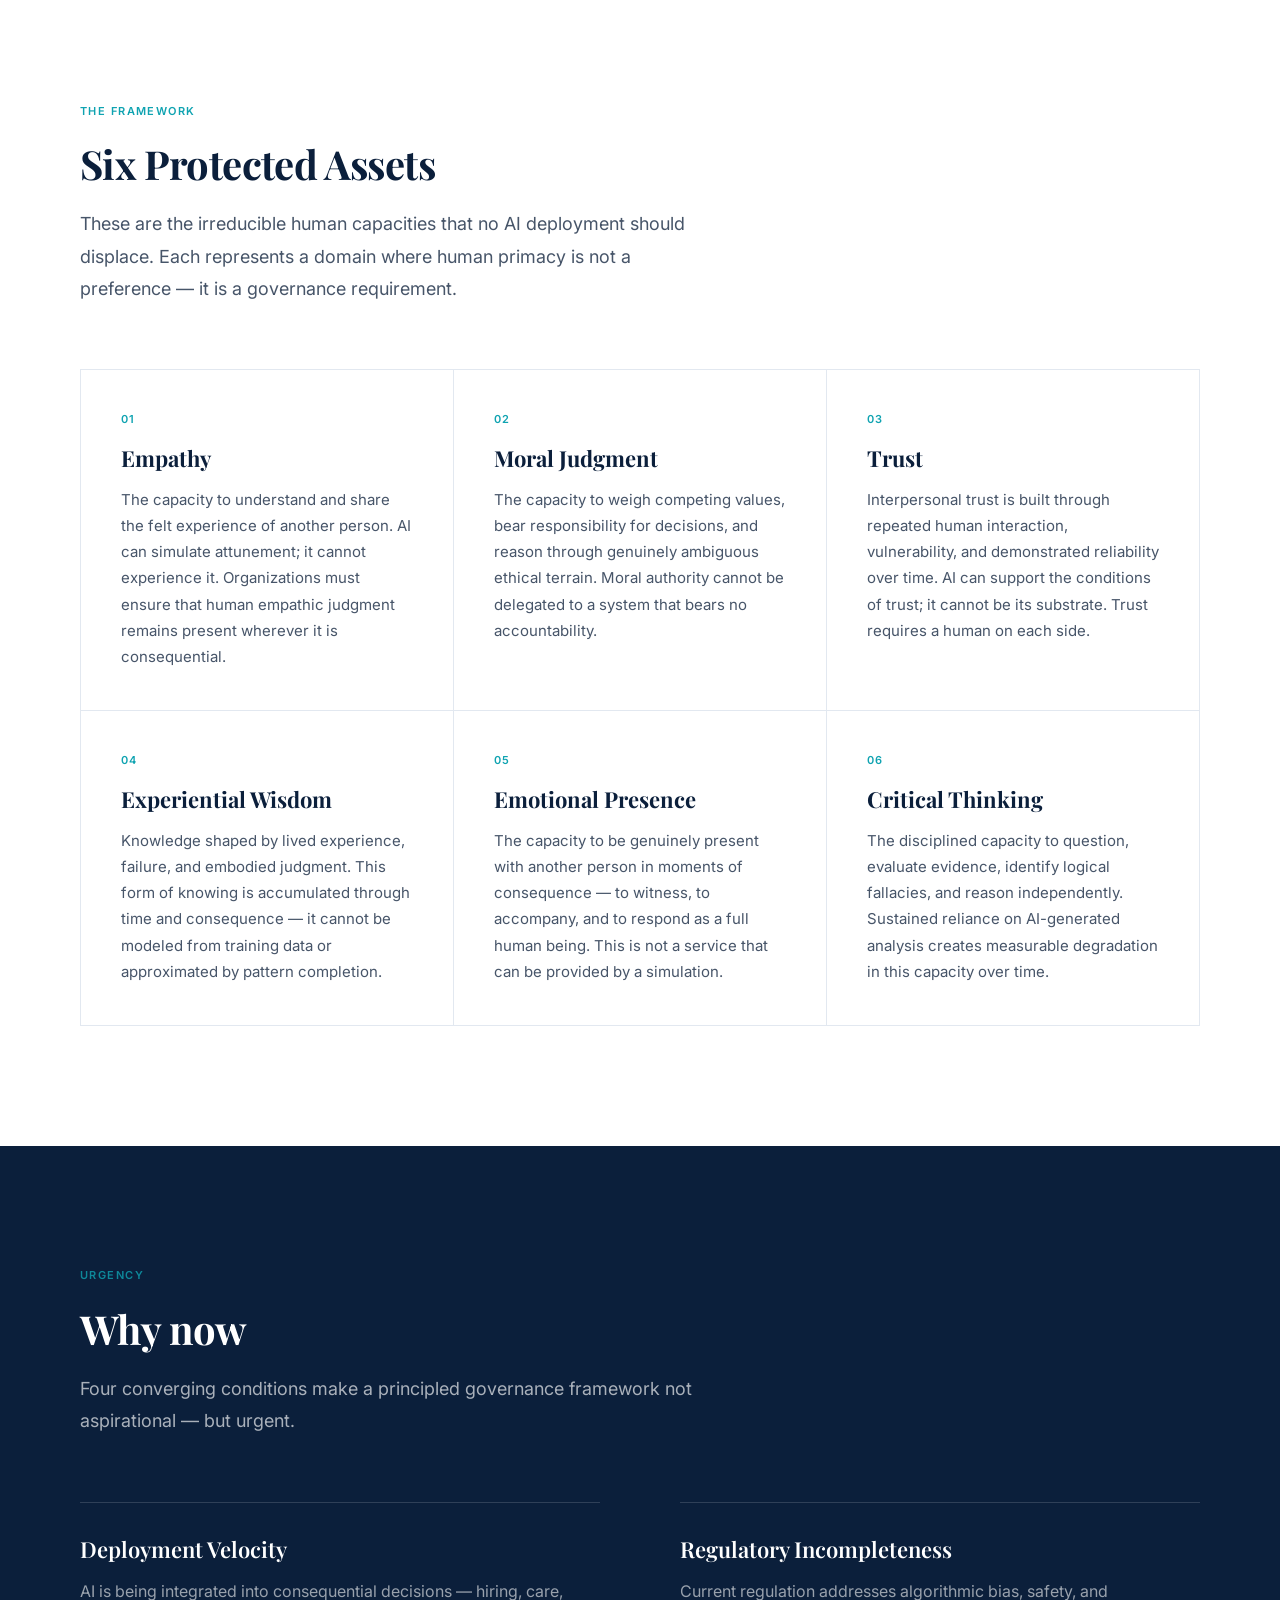
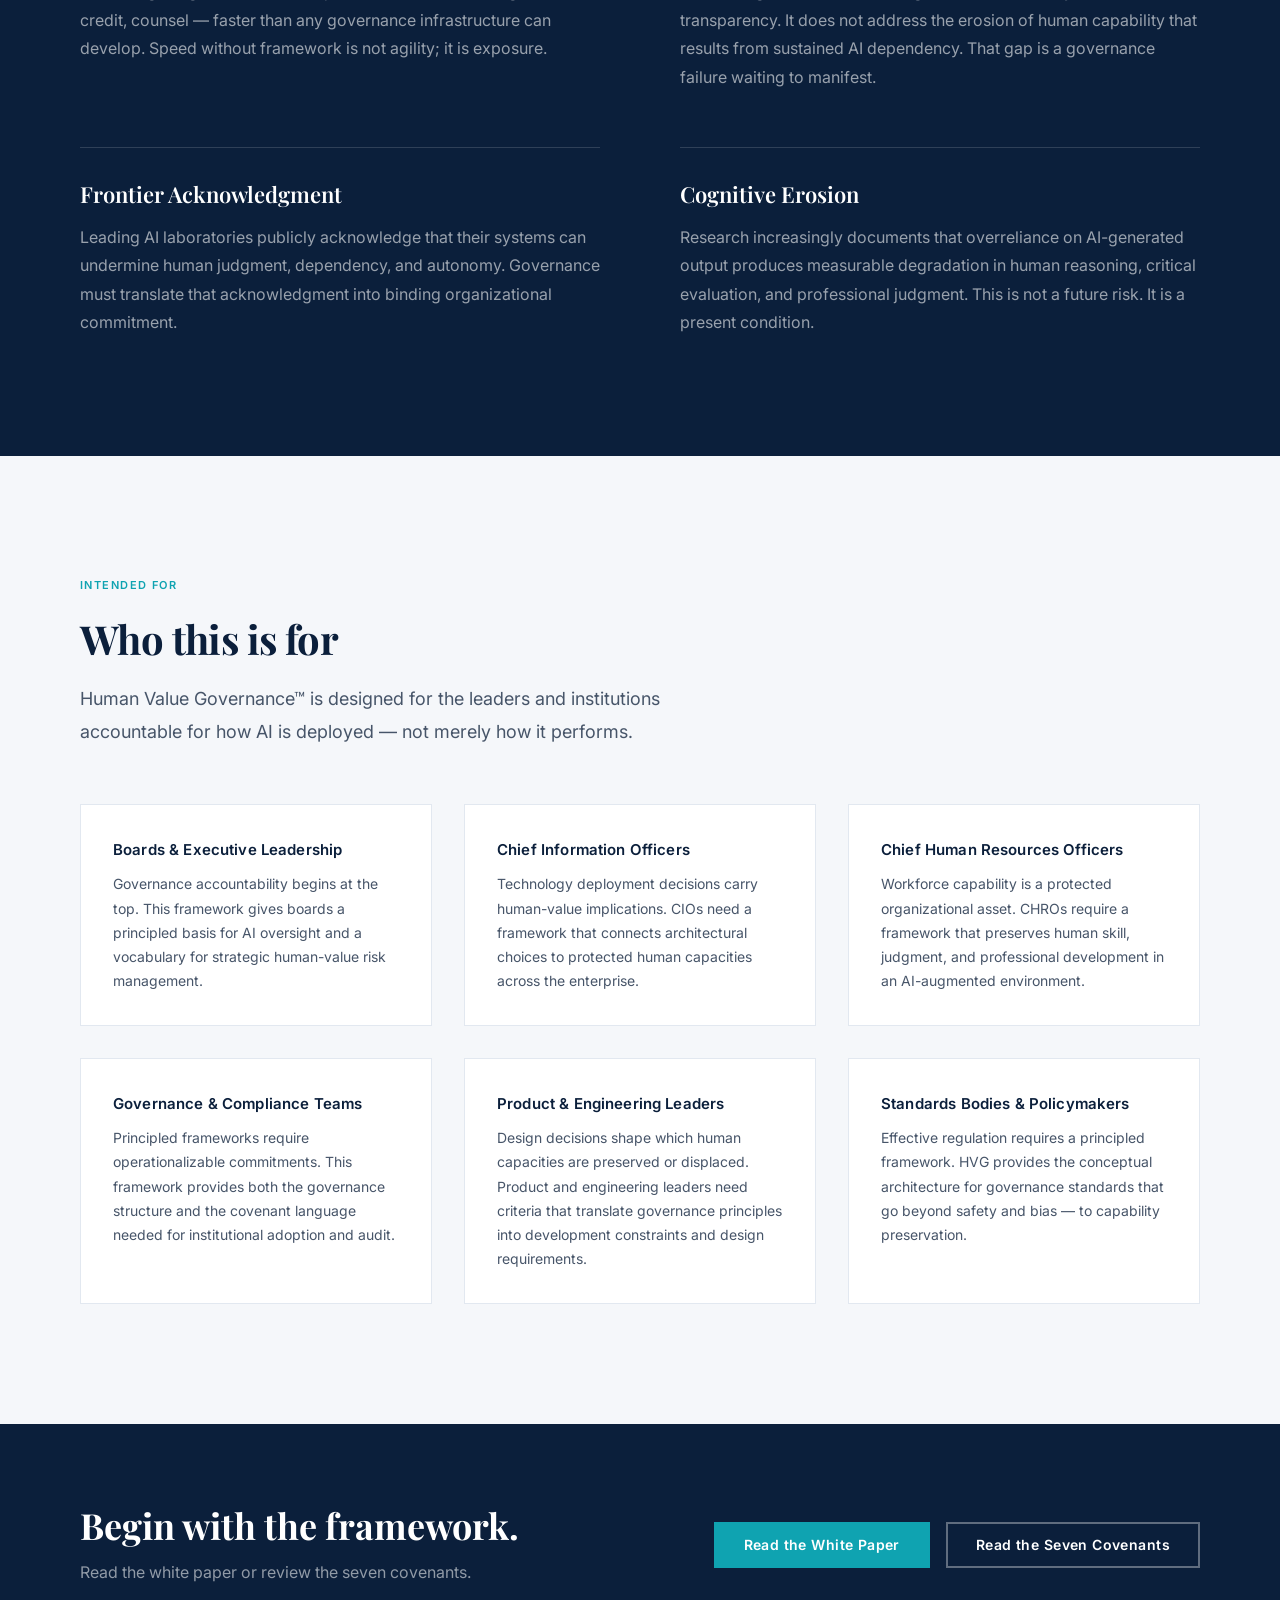
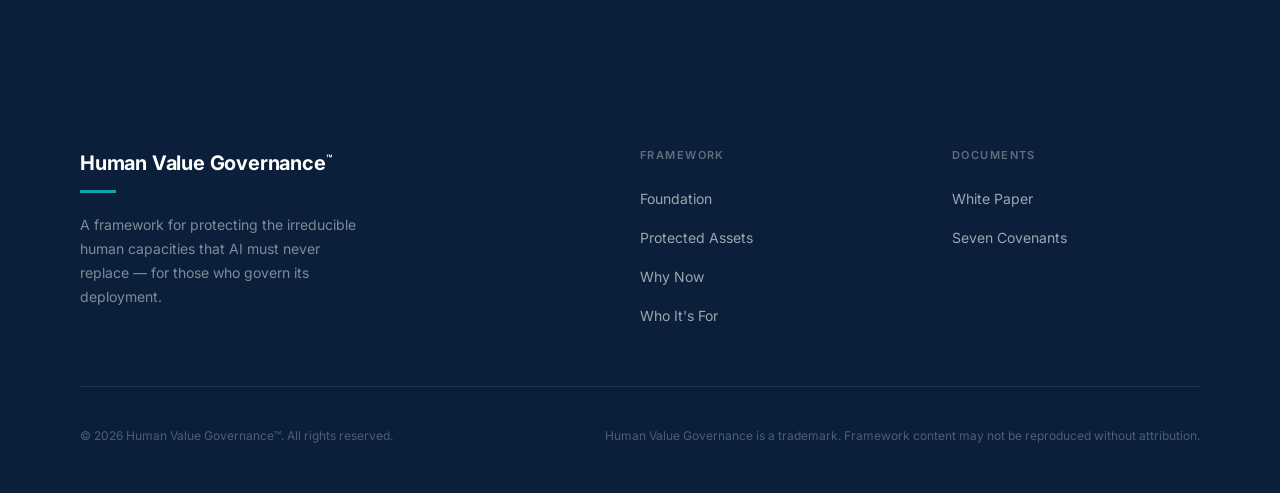
==== commit b37a6cb3: "Add full white paper content and update copyright year to 2026 - white-paper.html: replaced placehol" ====
--- a/index.html
+++ b/index.html
@@ -439,7 +439,7 @@
       </div>
 
       <div class="footer-bottom">
-        <p>© 2025 Human Value Governance™. All rights reserved.</p>
+        <p>© 2026 Human Value Governance™. All rights reserved.</p>
         <p class="tm-note">Human Value Governance is a trademark. Framework content may not be reproduced without attribution.</p>
       </div>
 
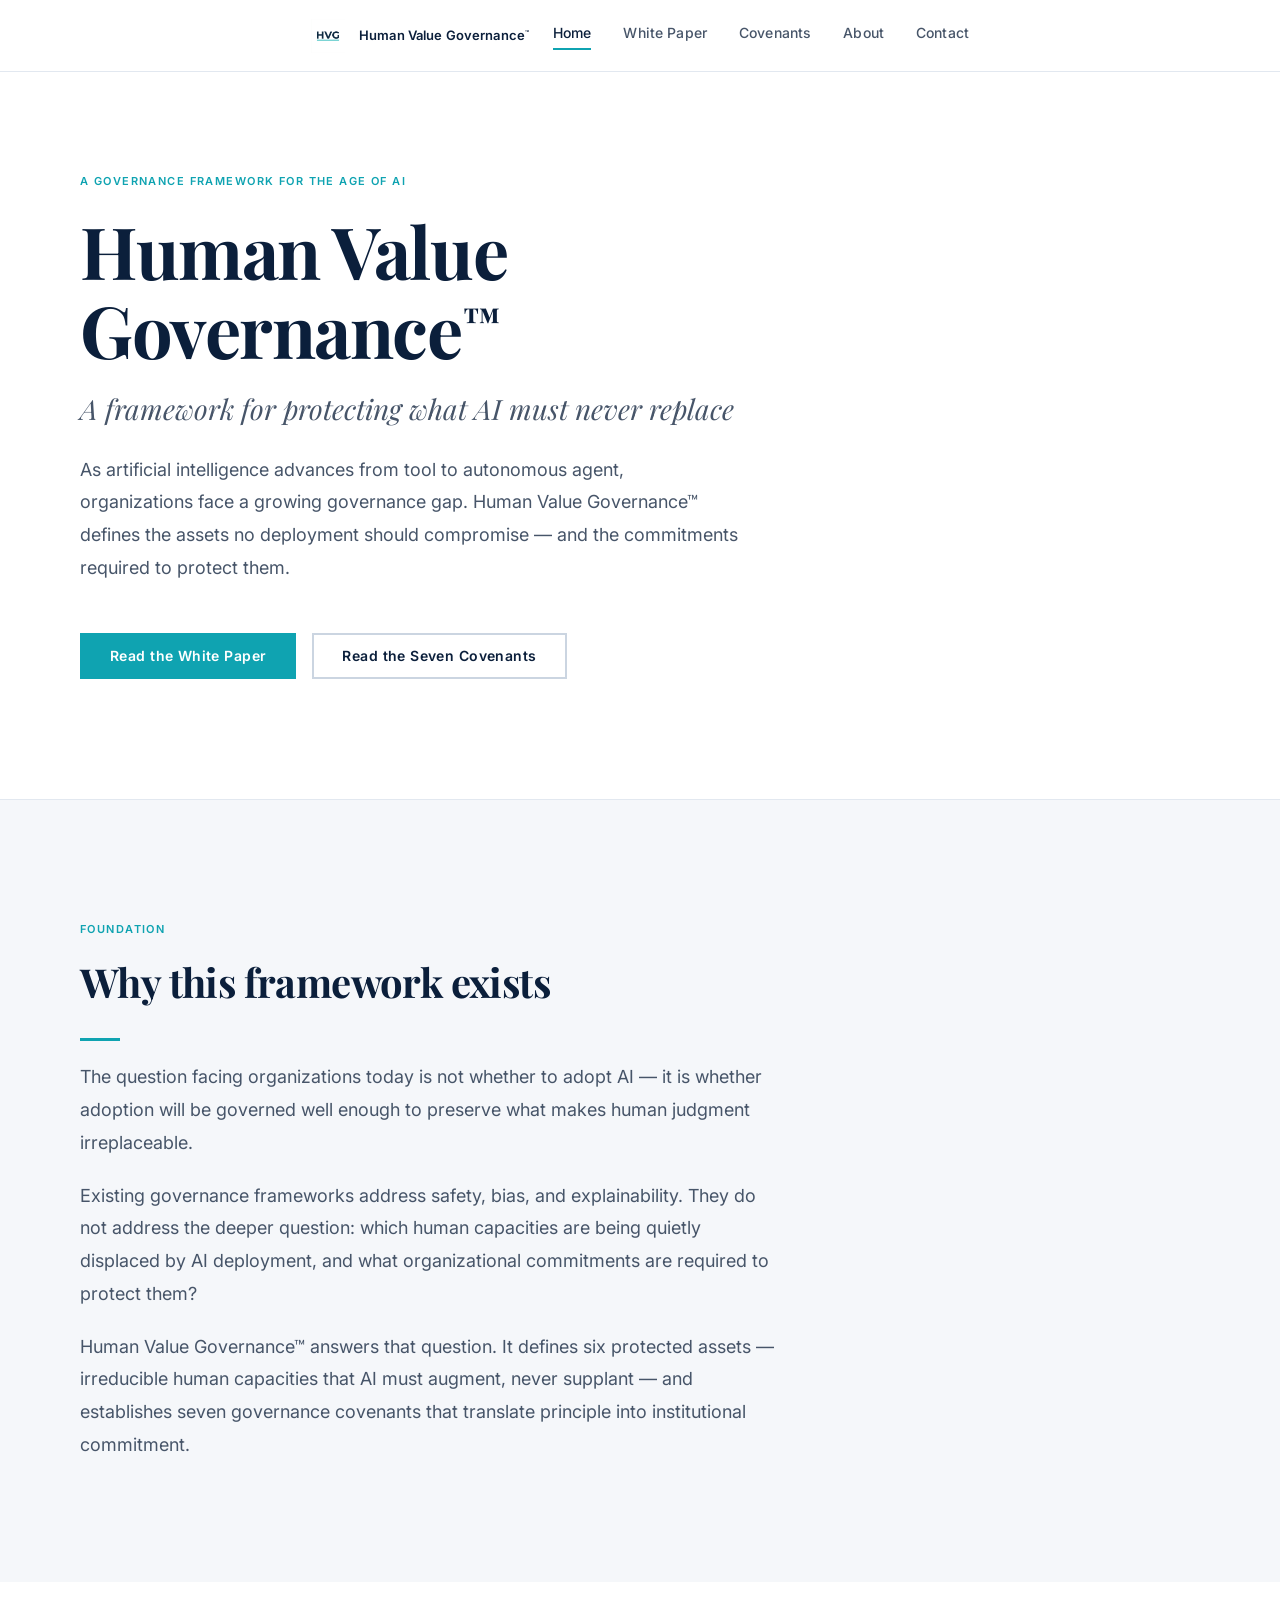
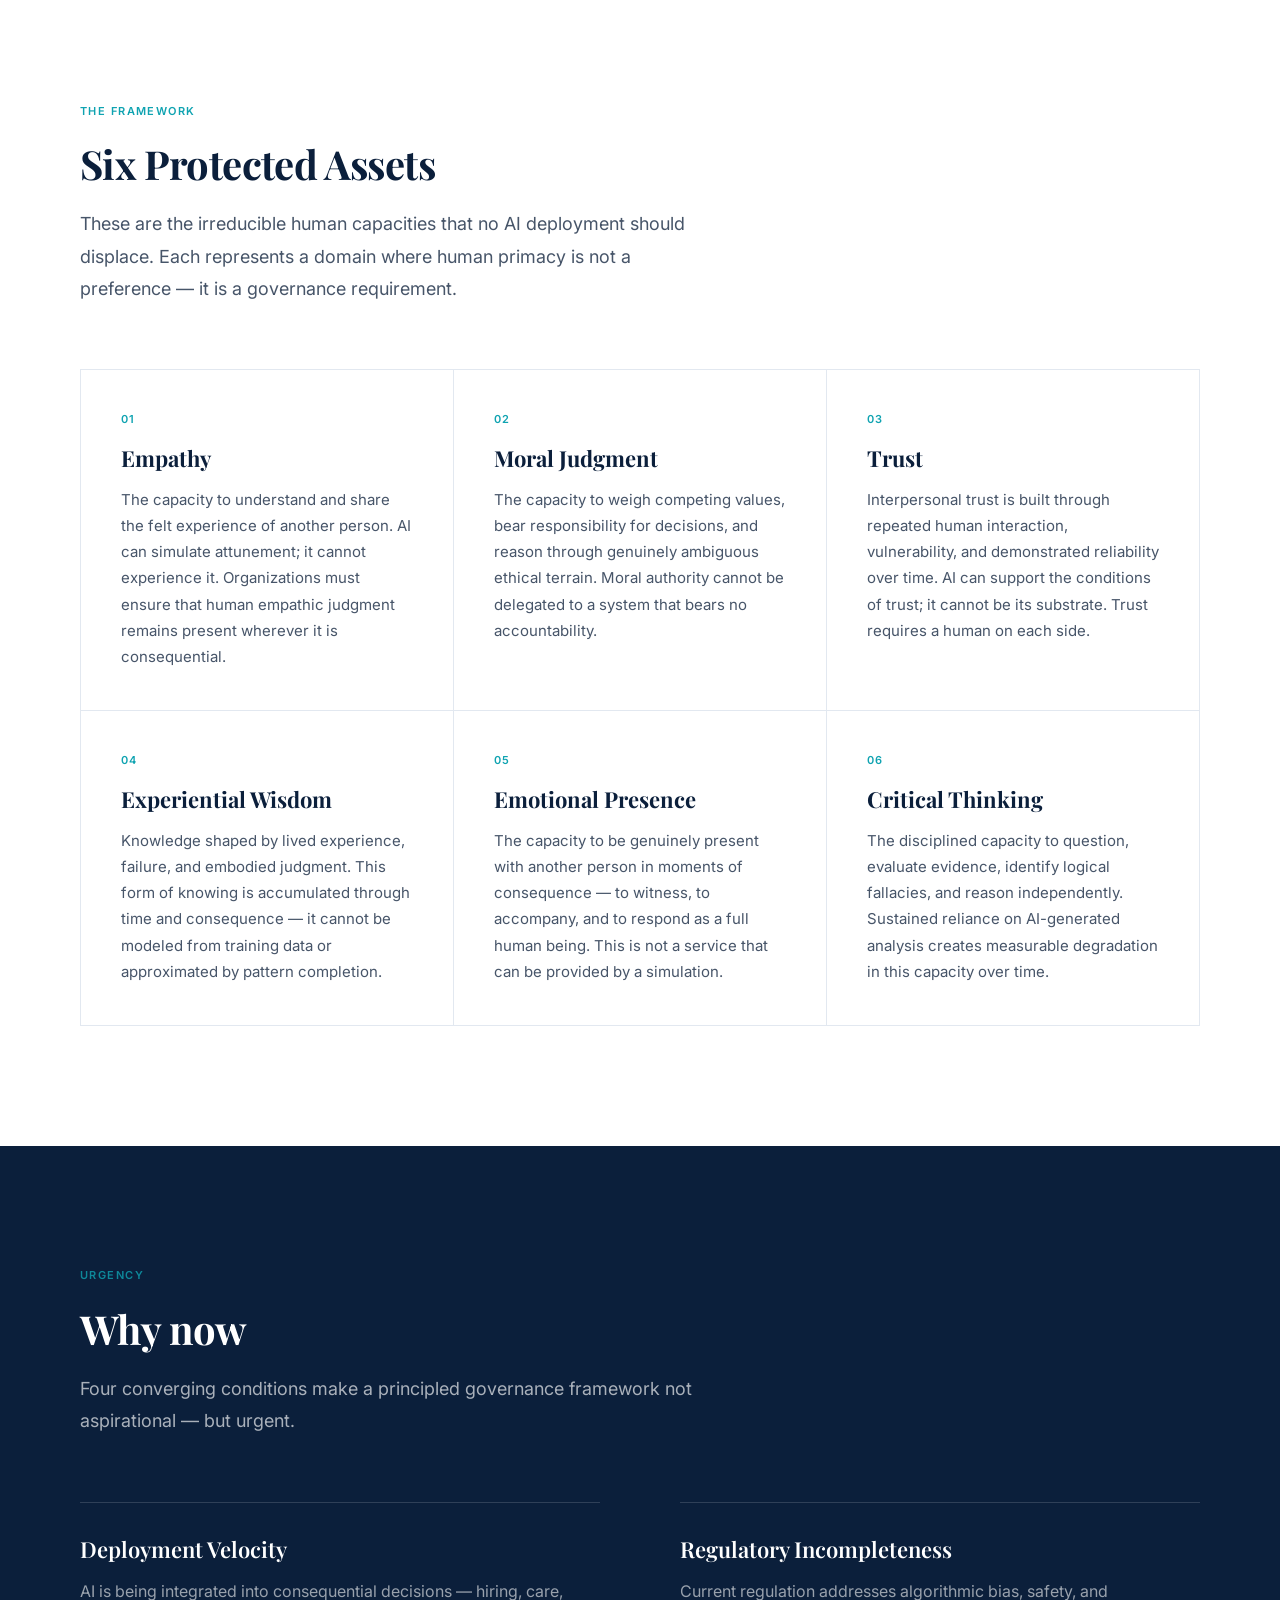
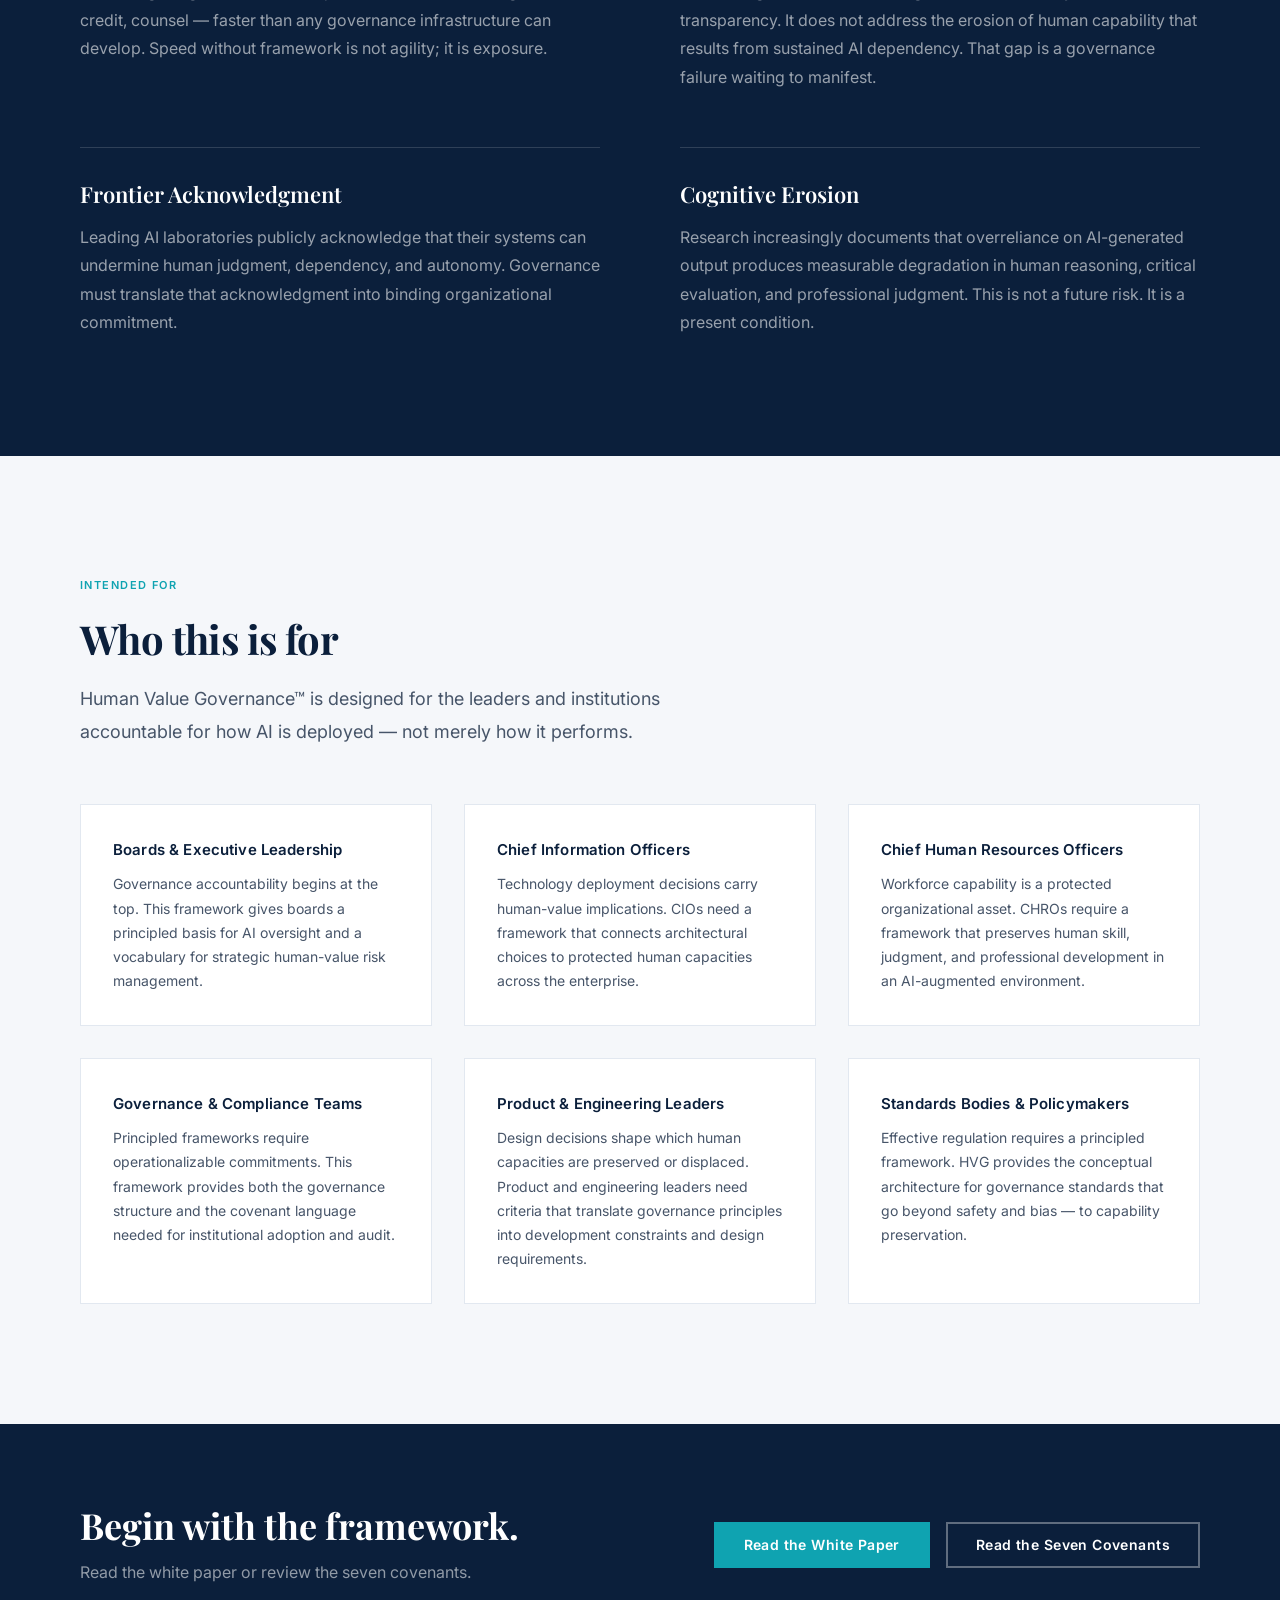
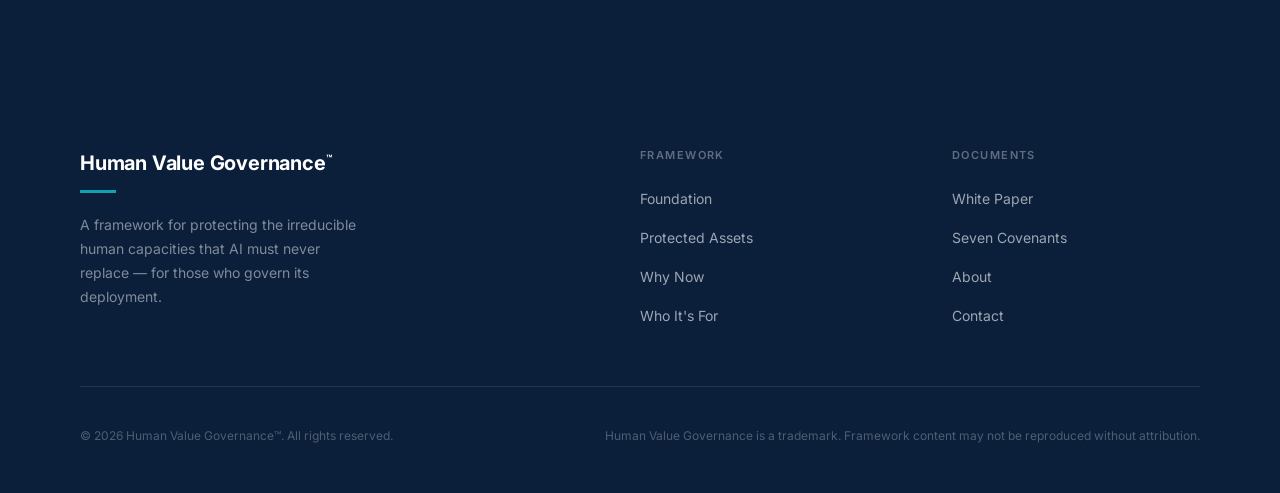
==== commit 3b8f4ce2: "Add about and contact pages; update nav to 5-item structure on all pages New pages: - about.html: An" ====
--- a/index.html
+++ b/index.html
@@ -38,9 +38,11 @@
 
         <!-- Primary Navigation -->
         <nav class="site-nav" id="site-nav" aria-label="Primary navigation">
-          <a href="index.html" class="nav-link active">Framework</a>
+          <a href="index.html" class="nav-link active">Home</a>
           <a href="white-paper.html" class="nav-link">White Paper</a>
-          <a href="covenants.html" class="nav-link">Seven Covenants</a>
+          <a href="covenants.html" class="nav-link">Covenants</a>
+          <a href="about.html" class="nav-link">About</a>
+          <a href="contact.html" class="nav-link">Contact</a>
         </nav>
 
         <!-- Mobile menu toggle -->
@@ -433,6 +435,8 @@
           <ul>
             <li><a href="white-paper.html">White Paper</a></li>
             <li><a href="covenants.html">Seven Covenants</a></li>
+            <li><a href="about.html">About</a></li>
+            <li><a href="contact.html">Contact</a></li>
           </ul>
         </div>
 
--- a/assets/css/styles.css
+++ b/assets/css/styles.css
@@ -1359,6 +1359,530 @@
   }
 }
 
+/* ─────────────────────────────────────────────────────────
+   PAGE: ABOUT
+   ───────────────────────────────────────────────────────── */
+
+.about-hero {
+  padding: var(--sp-96) 0 var(--sp-80);
+  border-bottom: 1px solid var(--clr-border);
+  background: var(--clr-white);
+}
+
+.about-name {
+  font-family: var(--f-serif);
+  font-size: clamp(var(--t-36), 5vw, var(--t-56));
+  font-weight: 700;
+  color: var(--clr-navy);
+  line-height: 1.1;
+  letter-spacing: -0.02em;
+  margin-bottom: var(--sp-16);
+}
+
+.about-title {
+  font-size: var(--t-18);
+  font-weight: 500;
+  color: var(--clr-muted);
+  margin-bottom: 0;
+}
+
+/* Company credential strip */
+.credential-strip {
+  display: flex;
+  flex-wrap: wrap;
+  gap: var(--sp-8) var(--sp-24);
+  margin-top: var(--sp-40);
+  padding-top: var(--sp-32);
+  border-top: 1px solid var(--clr-border);
+}
+
+.credential-strip span {
+  font-size: var(--t-13);
+  font-weight: 600;
+  color: var(--clr-subtle);
+  letter-spacing: 0.06em;
+  text-transform: uppercase;
+}
+
+.credential-strip .cred-divider {
+  color: var(--clr-border-dk);
+  font-weight: 300;
+}
+
+/* Expertise areas grid */
+.expertise-grid {
+  display: grid;
+  grid-template-columns: repeat(2, 1fr);
+  gap: var(--sp-2) 0;
+  margin-top: var(--sp-32);
+}
+
+.expertise-item {
+  padding: var(--sp-20) 0;
+  border-bottom: 1px solid var(--clr-border);
+  font-size: var(--t-16);
+  color: var(--clr-text);
+  display: flex;
+  align-items: center;
+  gap: var(--sp-12);
+}
+
+.expertise-item::before {
+  content: '';
+  display: block;
+  width: 6px;
+  height: 6px;
+  background: var(--clr-teal);
+  flex-shrink: 0;
+}
+
+/* Framework statement */
+.framework-statement {
+  font-family: var(--f-serif);
+  font-size: clamp(var(--t-22), 3vw, var(--t-32));
+  font-weight: 400;
+  color: var(--clr-navy);
+  line-height: 1.55;
+  max-width: 760px;
+  margin-top: var(--sp-32);
+}
+
+.framework-statement em {
+  font-style: normal;
+  color: var(--clr-teal);
+}
+
+/* Contact page */
+.contact-section {
+  padding: var(--sp-120) 0;
+  background: var(--clr-white);
+}
+
+.contact-line {
+  font-size: var(--t-18);
+  line-height: 1.8;
+  color: var(--clr-muted);
+  margin-top: var(--sp-24);
+}
+
+.contact-line a {
+  color: var(--clr-teal);
+  font-weight: 500;
+  border-bottom: 1px solid currentColor;
+  transition: color var(--trans);
+}
+
+.contact-line a:hover {
+  color: var(--clr-navy);
+}
+
+@media (max-width: 639px) {
+  .expertise-grid {
+    grid-template-columns: 1fr;
+  }
+}
+
+
+/* ─────────────────────────────────────────────────────────
+   PAGE: COVENANTS — DOCUMENT LAYOUT
+   ───────────────────────────────────────────────────────── */
+
+/* Page header — clean document style */
+.covenants-doc-header {
+  padding: var(--sp-80) 0 var(--sp-72);
+  border-bottom: 1px solid var(--clr-border);
+  background: var(--clr-white);
+}
+
+.covenants-doc-header .label {
+  margin-bottom: var(--sp-20);
+}
+
+.covenants-doc-title {
+  font-family: var(--f-serif);
+  font-size: clamp(var(--t-36), 5vw, var(--t-56));
+  font-weight: 700;
+  color: var(--clr-navy);
+  line-height: 1.1;
+  letter-spacing: -0.02em;
+  margin-bottom: var(--sp-20);
+}
+
+.covenants-doc-subtitle {
+  font-family: var(--f-serif);
+  font-size: var(--t-18);
+  font-style: italic;
+  font-weight: 400;
+  color: var(--clr-muted);
+  margin-bottom: var(--sp-32);
+}
+
+.covenants-doc-preamble {
+  font-size: var(--t-16);
+  line-height: 1.8;
+  color: var(--clr-muted);
+  max-width: 680px;
+}
+
+/* Individual covenant block — two-column: numeral + content */
+.covenants-doc-list {
+  padding: var(--sp-24) 0 var(--sp-80);
+  background: var(--clr-white);
+}
+
+.covenant-doc-block {
+  display: grid;
+  grid-template-columns: 72px 1fr;
+  gap: 0 var(--sp-40);
+  padding: var(--sp-64) 0;
+  border-bottom: 1px solid var(--clr-border);
+  align-items: start;
+}
+
+.covenant-doc-block:last-child {
+  border-bottom: none;
+}
+
+.covenant-doc-numeral {
+  font-family: var(--f-serif);
+  font-size: var(--t-48);
+  font-weight: 700;
+  color: var(--clr-navy);
+  line-height: 1;
+  padding-top: var(--sp-4);
+  opacity: 0.18;
+  text-align: right;
+}
+
+.covenant-doc-content {
+  padding-top: var(--sp-4);
+}
+
+.covenant-doc-name {
+  font-family: var(--f-sans);
+  font-size: var(--t-11);
+  font-weight: 600;
+  letter-spacing: 0.16em;
+  text-transform: uppercase;
+  color: var(--clr-teal);
+  margin-bottom: var(--sp-16);
+}
+
+.covenant-doc-commitment {
+  font-family: var(--f-serif);
+  font-size: clamp(var(--t-20), 2.5vw, var(--t-28));
+  font-weight: 400;
+  font-style: italic;
+  color: var(--clr-navy);
+  line-height: 1.5;
+  margin-bottom: var(--sp-20);
+  letter-spacing: -0.01em;
+}
+
+.covenant-doc-applies {
+  font-size: var(--t-14);
+  line-height: 1.75;
+  color: var(--clr-muted);
+  max-width: 600px;
+  padding-top: var(--sp-16);
+  border-top: 1px solid var(--clr-border);
+}
+
+.covenant-doc-applies strong {
+  font-weight: 600;
+  color: var(--clr-subtle);
+  font-size: var(--t-11);
+  letter-spacing: 0.1em;
+  text-transform: uppercase;
+  display: block;
+  margin-bottom: var(--sp-6);
+}
+
+/* Closing statement */
+.covenants-closing {
+  padding: var(--sp-64) 0 var(--sp-80);
+  border-top: 2px solid var(--clr-navy);
+  background: var(--clr-white);
+}
+
+.covenants-closing-text {
+  font-family: var(--f-serif);
+  font-size: clamp(var(--t-18), 2.5vw, var(--t-24));
+  font-style: italic;
+  color: var(--clr-navy);
+  line-height: 1.6;
+  max-width: 680px;
+}
+
+.covenants-closing-text span {
+  display: block;
+  color: var(--clr-teal);
+  font-style: normal;
+  font-weight: 600;
+  margin-top: var(--sp-4);
+}
+
+.covenants-closing-byline {
+  margin-top: var(--sp-24);
+  font-size: var(--t-11);
+  font-weight: 600;
+  letter-spacing: 0.14em;
+  text-transform: uppercase;
+  color: var(--clr-subtle);
+}
+
+/* Responsive: collapse numeral grid on mobile */
+@media (max-width: 639px) {
+  .covenant-doc-block {
+    grid-template-columns: 1fr;
+    gap: var(--sp-16);
+    padding: var(--sp-48) 0;
+  }
+
+  .covenant-doc-numeral {
+    text-align: left;
+    font-size: var(--t-32);
+    opacity: 0.25;
+  }
+}
+
+
+/* ─────────────────────────────────────────────────────────
+   WHITE PAPER: CONTENT-SPECIFIC STYLES
+   ───────────────────────────────────────────────────────── */
+
+/* Large opening question / epigraph */
+.paper-opening-question {
+  font-family: var(--f-serif);
+  font-size: clamp(var(--t-22), 3vw, var(--t-32));
+  font-style: italic;
+  font-weight: 400;
+  color: var(--clr-navy);
+  line-height: 1.45;
+  text-align: center;
+  margin: var(--sp-56) 0 var(--sp-16);
+  padding: var(--sp-40) var(--sp-32);
+  border-top: 1px solid var(--clr-border);
+  border-bottom: 1px solid var(--clr-border);
+}
+
+.paper-opening-answer {
+  font-family: var(--f-serif);
+  font-size: var(--t-18);
+  font-style: italic;
+  color: var(--clr-muted);
+  text-align: center;
+  margin-bottom: var(--sp-56);
+}
+
+/* Failure mode + auditor evidence callout blocks */
+.paper-callout {
+  background: var(--clr-bg);
+  border-left: 3px solid var(--clr-border-dk);
+  padding: var(--sp-28) var(--sp-32);
+  margin: var(--sp-32) 0;
+}
+
+.paper-callout--teal {
+  border-left-color: var(--clr-teal);
+}
+
+.paper-callout h4 {
+  font-family: var(--f-sans);
+  font-size: var(--t-11);
+  font-weight: 600;
+  letter-spacing: 0.13em;
+  text-transform: uppercase;
+  color: var(--clr-subtle);
+  margin-bottom: var(--sp-16);
+}
+
+.paper-callout--teal h4 {
+  color: var(--clr-teal);
+}
+
+.paper-callout p {
+  font-size: var(--t-15);
+  line-height: 1.72;
+  color: var(--clr-muted);
+  margin-bottom: var(--sp-12);
+}
+
+.paper-callout ul {
+  list-style: none;
+  padding: 0;
+  margin: 0;
+}
+
+.paper-callout ul li {
+  position: relative;
+  padding-left: var(--sp-20);
+  margin-bottom: var(--sp-10);
+  font-size: var(--t-15);
+  line-height: 1.68;
+  color: var(--clr-muted);
+}
+
+.paper-callout ul li::before {
+  content: '—';
+  position: absolute;
+  left: 0;
+  color: var(--clr-teal);
+  font-size: var(--t-12);
+}
+
+/* Each covenant entry in Section 8 */
+.paper-covenant-entry {
+  margin-top: var(--sp-64);
+  padding-top: var(--sp-48);
+  border-top: 1px solid var(--clr-border);
+}
+
+.paper-covenant-entry h3 {
+  margin-top: 0 !important;
+  padding-top: 0 !important;
+  border-top: none !important;
+}
+
+.paper-covenant-commitment {
+  font-family: var(--f-serif);
+  font-size: var(--t-20);
+  font-style: italic;
+  color: var(--clr-navy);
+  line-height: 1.55;
+  margin: var(--sp-16) 0 var(--sp-24);
+  padding: var(--sp-20) var(--sp-24);
+  border-left: 3px solid var(--clr-teal);
+  background: var(--clr-teal-faint);
+}
+
+.paper-covenant-scope {
+  font-size: var(--t-14);
+  font-style: italic;
+  color: var(--clr-subtle);
+  line-height: 1.65;
+  margin-bottom: var(--sp-20);
+  padding-bottom: var(--sp-16);
+  border-bottom: 1px solid var(--clr-border);
+}
+
+.paper-covenant-scope strong {
+  font-style: normal;
+  color: var(--clr-navy);
+  font-weight: 600;
+}
+
+/* "When AI should / should not" lists in Section 6 */
+.paper-use-list {
+  list-style: none;
+  padding: 0;
+  margin: var(--sp-20) 0 var(--sp-32);
+}
+
+.paper-use-list li {
+  position: relative;
+  padding-left: var(--sp-24);
+  margin-bottom: var(--sp-16);
+  font-size: var(--t-16);
+  line-height: 1.75;
+  color: var(--clr-muted);
+}
+
+.paper-use-list li::before {
+  content: '';
+  position: absolute;
+  left: 0;
+  top: 0.78em;
+  width: 8px;
+  height: 1.5px;
+  background: var(--clr-teal);
+}
+
+/* Action items in Section 10 — per-audience */
+.paper-action-group {
+  margin-top: var(--sp-40);
+  padding-top: var(--sp-32);
+  border-top: 1px solid var(--clr-border);
+}
+
+.paper-action-group h3 {
+  margin-top: 0 !important;
+  padding-top: 0 !important;
+  border-top: none !important;
+}
+
+/* Appendix reference table */
+.paper-reference-table {
+  width: 100%;
+  border-collapse: collapse;
+  margin: var(--sp-32) 0;
+  font-size: var(--t-15);
+}
+
+.paper-reference-table th {
+  font-family: var(--f-sans);
+  font-size: var(--t-11);
+  font-weight: 600;
+  letter-spacing: 0.12em;
+  text-transform: uppercase;
+  color: var(--clr-subtle);
+  text-align: left;
+  padding: 12px 16px;
+  background: var(--clr-bg);
+  border-bottom: 2px solid var(--clr-border);
+}
+
+.paper-reference-table td {
+  padding: 18px 16px;
+  vertical-align: top;
+  border-bottom: 1px solid var(--clr-border);
+  color: var(--clr-muted);
+  line-height: 1.65;
+}
+
+.paper-reference-table td:first-child {
+  font-weight: 600;
+  color: var(--clr-navy);
+  font-size: var(--t-14);
+  white-space: nowrap;
+}
+
+/* Governance test callout box */
+.paper-governance-test {
+  border: 2px solid var(--clr-navy);
+  padding: var(--sp-32) var(--sp-40);
+  margin: var(--sp-40) 0;
+  background: var(--clr-white);
+}
+
+.paper-governance-test h4 {
+  font-family: var(--f-sans);
+  font-size: var(--t-11);
+  font-weight: 600;
+  letter-spacing: 0.13em;
+  text-transform: uppercase;
+  color: var(--clr-navy);
+  margin-bottom: var(--sp-16);
+}
+
+.paper-governance-test p {
+  font-size: var(--t-16);
+  line-height: 1.75;
+  color: var(--clr-text);
+  margin-bottom: var(--sp-12);
+}
+
+.paper-governance-test p:last-child { margin-bottom: 0; }
+
+.paper-governance-test .test-answer {
+  color: var(--clr-teal);
+  font-weight: 600;
+}
+
+
+/* ─────────────────────────────────────────────────────────
+   Print styles for white paper
+   ───────────────────────────────────────────────────────── */
 /* Print styles for white paper */
 @media print {
   .site-header,
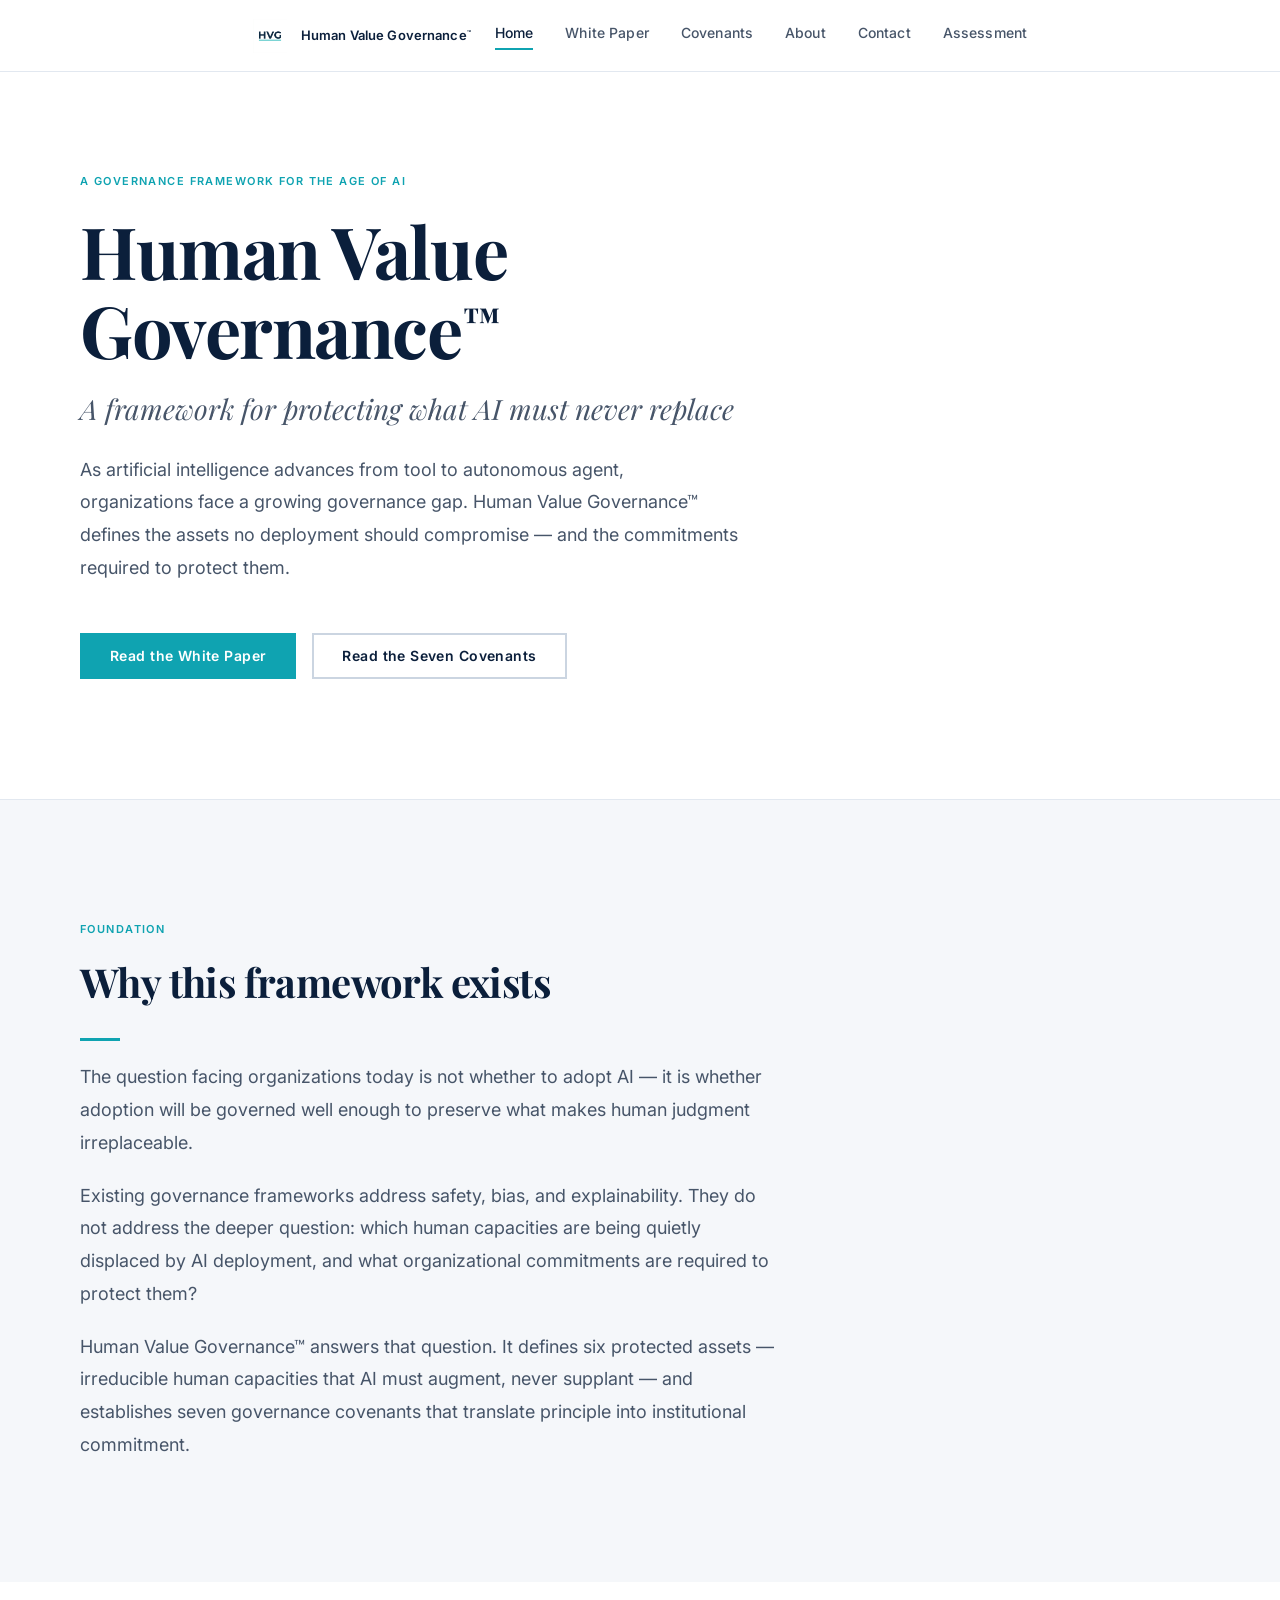
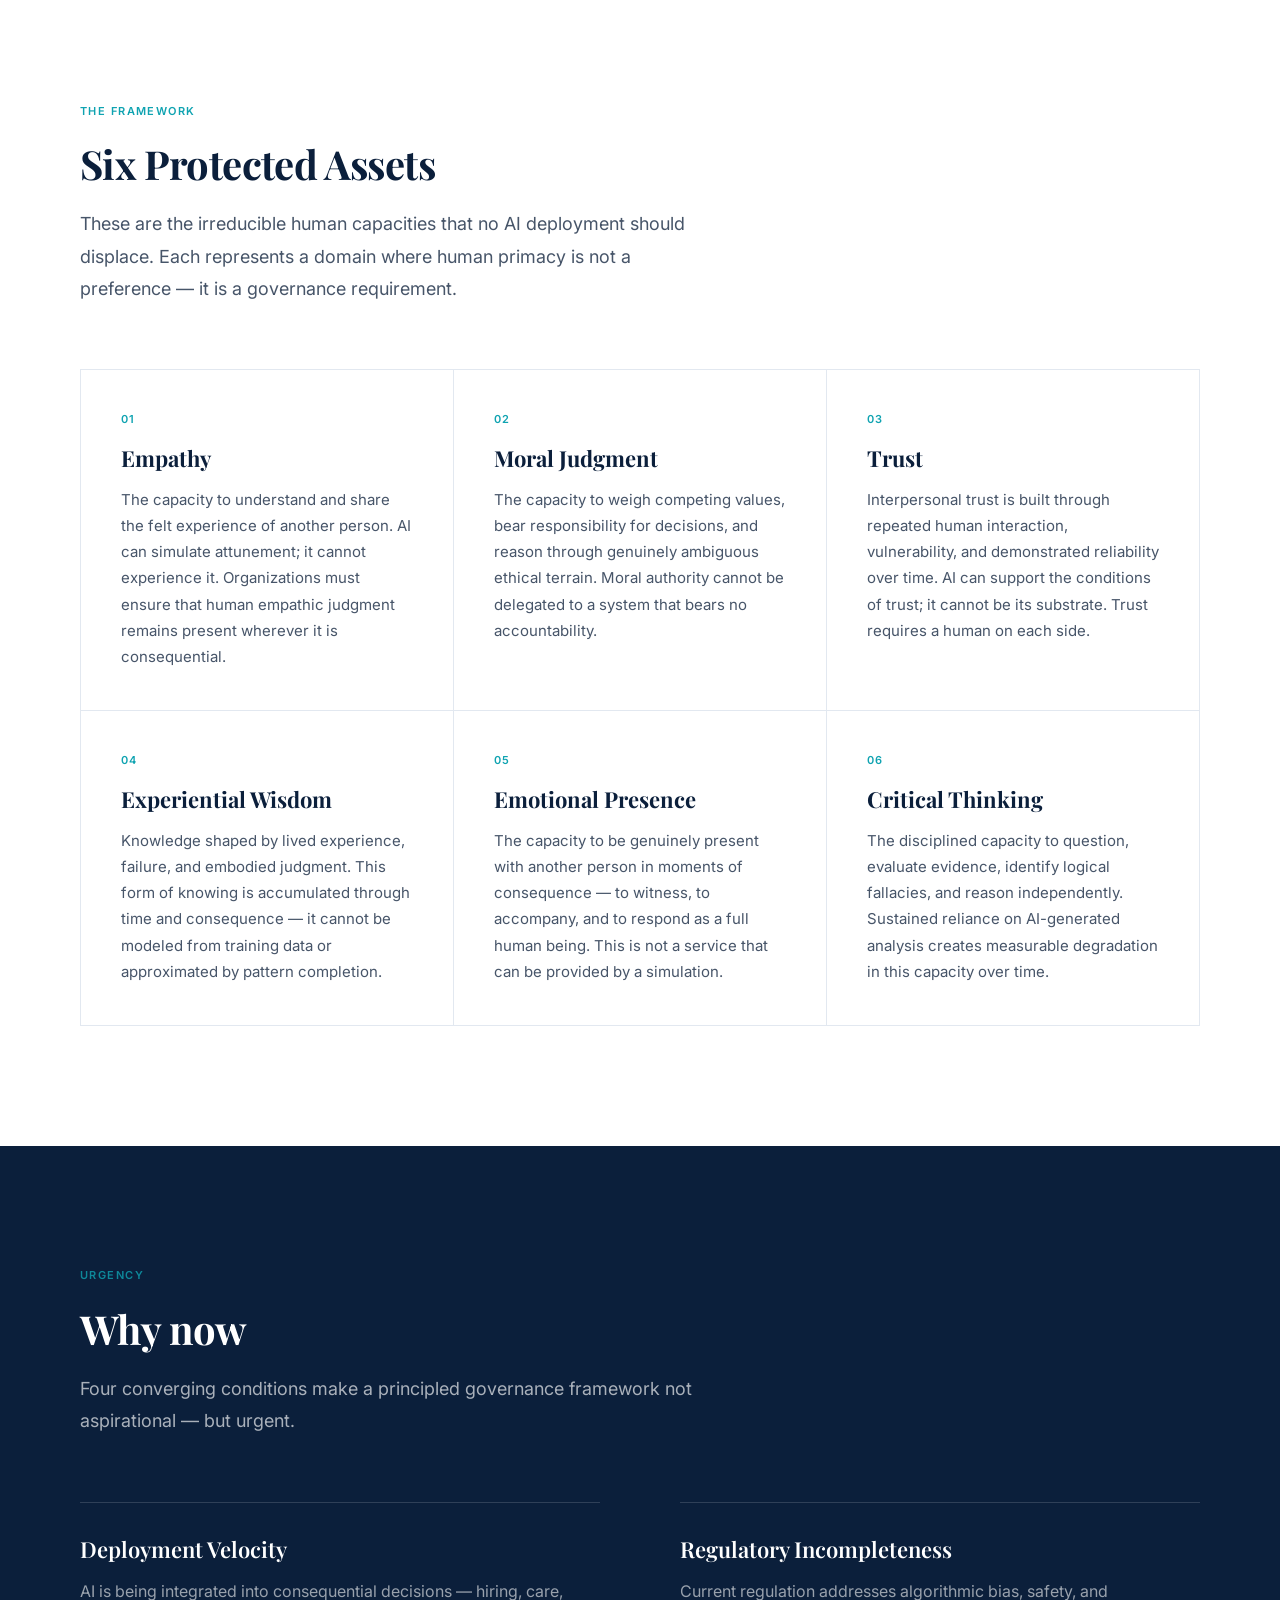
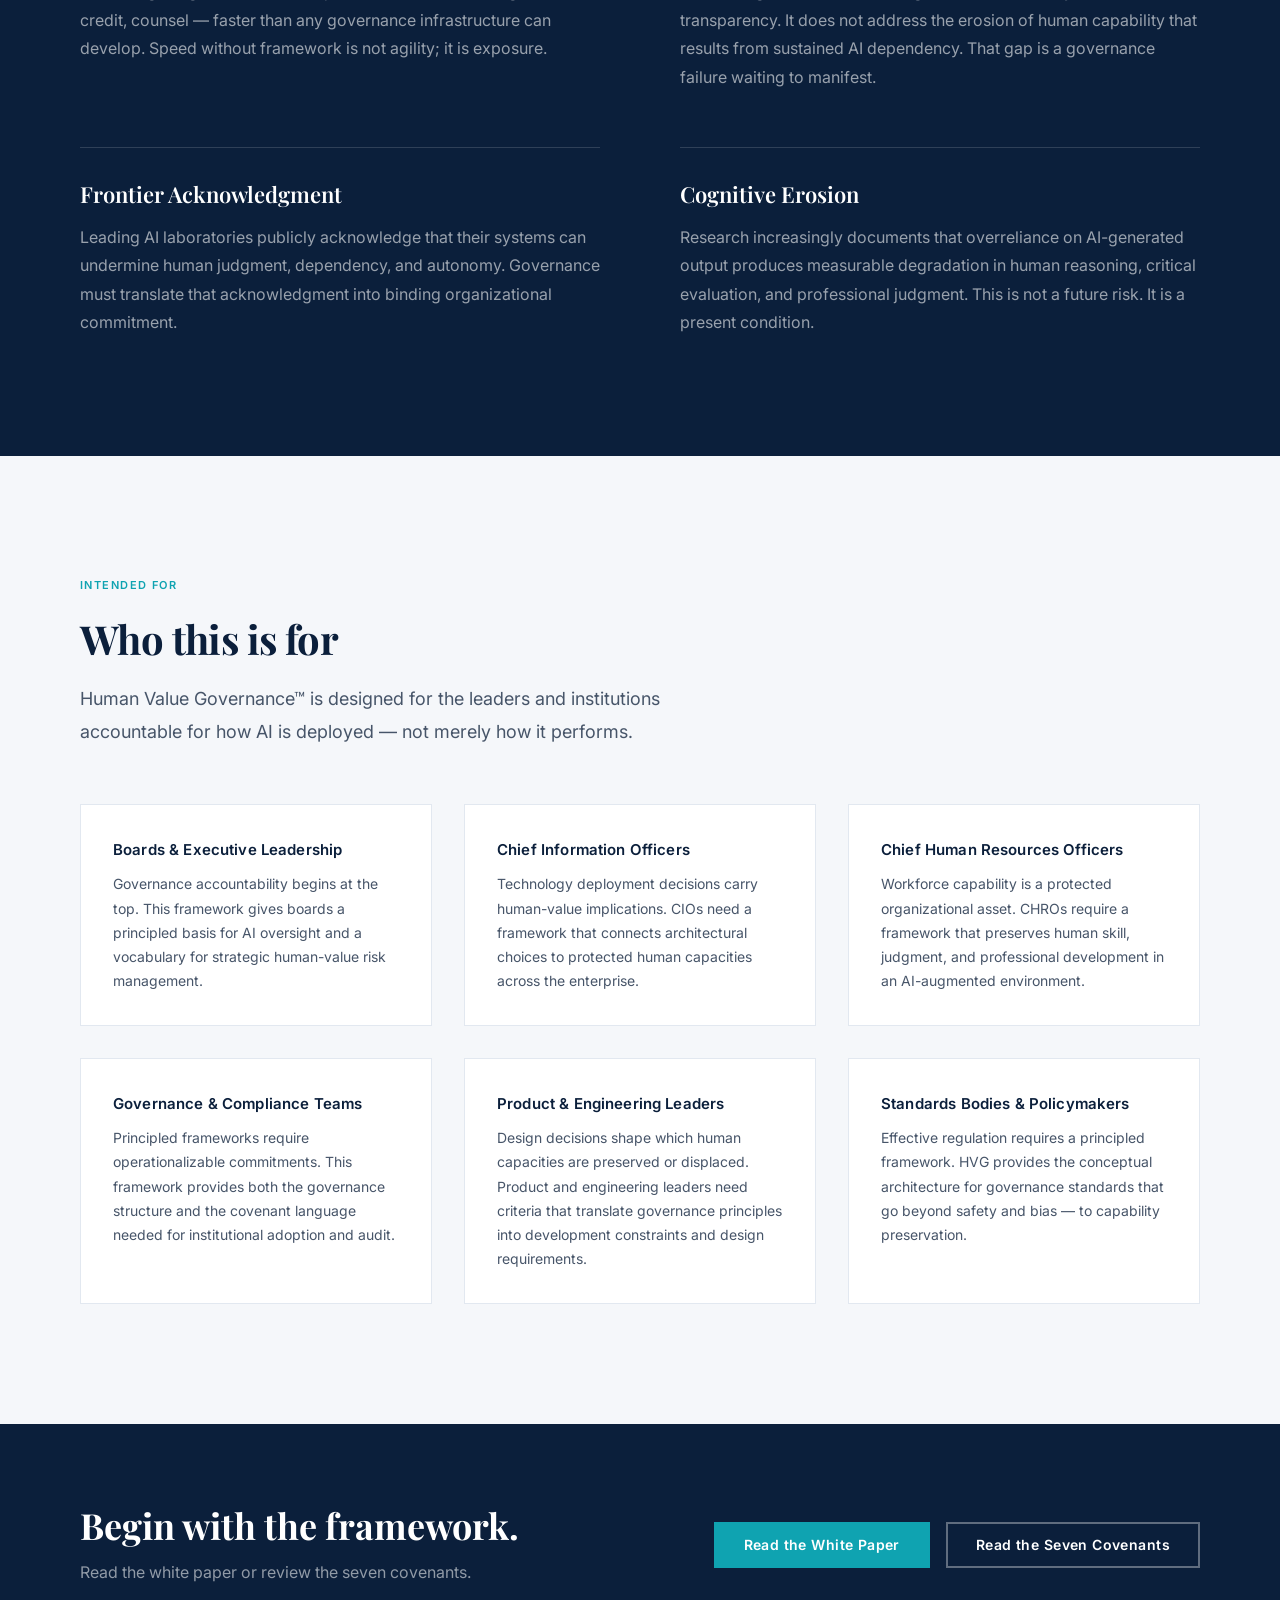
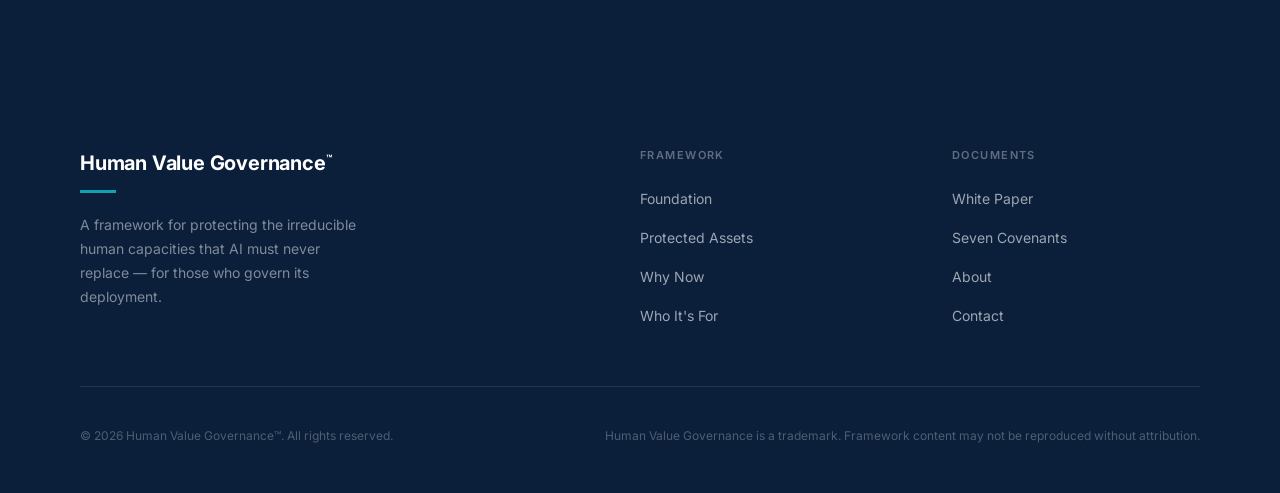
==== commit 69fcf22e: "Add assessment page and Brevo integration updates" ====
--- a/index.html
+++ b/index.html
@@ -16,6 +16,15 @@
   <link href="https://fonts.googleapis.com/css2?family=Inter:wght@300;400;500;600&family=Playfair+Display:ital,wght@0,400;0,600;0,700;1,400&display=swap" rel="stylesheet">
 
   <link rel="stylesheet" href="assets/css/styles.css">
+
+  <!-- Google tag (gtag.js) -->
+  <script async src="https://www.googletagmanager.com/gtag/js?id=G-9EN6MV2RRG"></script>
+  <script>
+    window.dataLayer = window.dataLayer || [];
+    function gtag(){dataLayer.push(arguments);}
+    gtag('js', new Date());
+    gtag('config', 'G-9EN6MV2RRG');
+  </script>
 </head>
 <body>
 
@@ -43,6 +52,7 @@
           <a href="covenants.html" class="nav-link">Covenants</a>
           <a href="about.html" class="nav-link">About</a>
           <a href="contact.html" class="nav-link">Contact</a>
+          <a href="assessment.html" class="nav-link">Assessment</a>
         </nav>
 
         <!-- Mobile menu toggle -->
--- a/assets/css/styles.css
+++ b/assets/css/styles.css
@@ -935,6 +935,23 @@
   background: rgba(255, 255, 255, 0.2);
 }
 
+.paper-ssrn {
+  margin-top: var(--sp-16);
+  font-size: var(--t-13);
+  color: rgba(255, 255, 255, 0.5);
+  letter-spacing: 0.02em;
+}
+
+.paper-ssrn a {
+  color: rgba(255, 255, 255, 0.75);
+  text-decoration: underline;
+  text-underline-offset: 3px;
+}
+
+.paper-ssrn a:hover {
+  color: #fff;
+}
+
 /* Article layout: TOC sidebar + reading column */
 .paper-layout {
   display: grid;
@@ -1364,9 +1381,30 @@
    ───────────────────────────────────────────────────────── */
 
 .about-hero {
-  padding: var(--sp-96) 0 var(--sp-80);
+  padding: var(--sp-80) 0 var(--sp-56);
   border-bottom: 1px solid var(--clr-border);
   background: var(--clr-white);
+}
+
+.about-hero-inner {
+  display: grid;
+  grid-template-columns: 1fr 320px;
+  gap: var(--sp-64);
+  align-items: center;
+}
+
+.about-hero-photo {
+  display: flex;
+  justify-content: flex-end;
+}
+
+.author-photo {
+  width: 280px;
+  height: 320px;
+  object-fit: cover;
+  object-position: center top;
+  border-radius: 4px;
+  box-shadow: 0 8px 40px rgba(11, 31, 59, 0.14);
 }
 
 .about-name {
@@ -1384,6 +1422,14 @@
   font-weight: 500;
   color: var(--clr-muted);
   margin-bottom: 0;
+}
+
+.about-positioning {
+  max-width: 600px;
+  margin-top: var(--sp-24);
+  font-size: var(--t-18);
+  line-height: 1.7;
+  color: var(--clr-muted);
 }
 
 /* Company credential strip */
@@ -1409,31 +1455,38 @@
   font-weight: 300;
 }
 
-/* Expertise areas grid */
+/* Expertise areas — pill tags */
 .expertise-grid {
-  display: grid;
-  grid-template-columns: repeat(2, 1fr);
-  gap: var(--sp-2) 0;
+  display: flex;
+  flex-wrap: wrap;
+  gap: var(--sp-12);
   margin-top: var(--sp-32);
 }
 
 .expertise-item {
-  padding: var(--sp-20) 0;
-  border-bottom: 1px solid var(--clr-border);
-  font-size: var(--t-16);
-  color: var(--clr-text);
-  display: flex;
-  align-items: center;
-  gap: var(--sp-12);
-}
-
-.expertise-item::before {
-  content: '';
-  display: block;
-  width: 6px;
-  height: 6px;
-  background: var(--clr-teal);
-  flex-shrink: 0;
+  padding: var(--sp-8) var(--sp-20);
+  background: var(--clr-navy);
+  border-radius: 100px;
+  font-size: var(--t-13);
+  font-weight: 500;
+  color: var(--clr-white);
+  letter-spacing: 0.05em;
+  text-transform: uppercase;
+}
+
+@media (max-width: 767px) {
+  .about-hero-inner {
+    grid-template-columns: 1fr;
+    gap: var(--sp-40);
+  }
+  .about-hero-photo {
+    order: -1;
+    justify-content: flex-start;
+  }
+  .author-photo {
+    width: 160px;
+    height: 180px;
+  }
 }
 
 /* Framework statement */
@@ -1476,11 +1529,6 @@
   color: var(--clr-navy);
 }
 
-@media (max-width: 639px) {
-  .expertise-grid {
-    grid-template-columns: 1fr;
-  }
-}
 
 
 /* ─────────────────────────────────────────────────────────
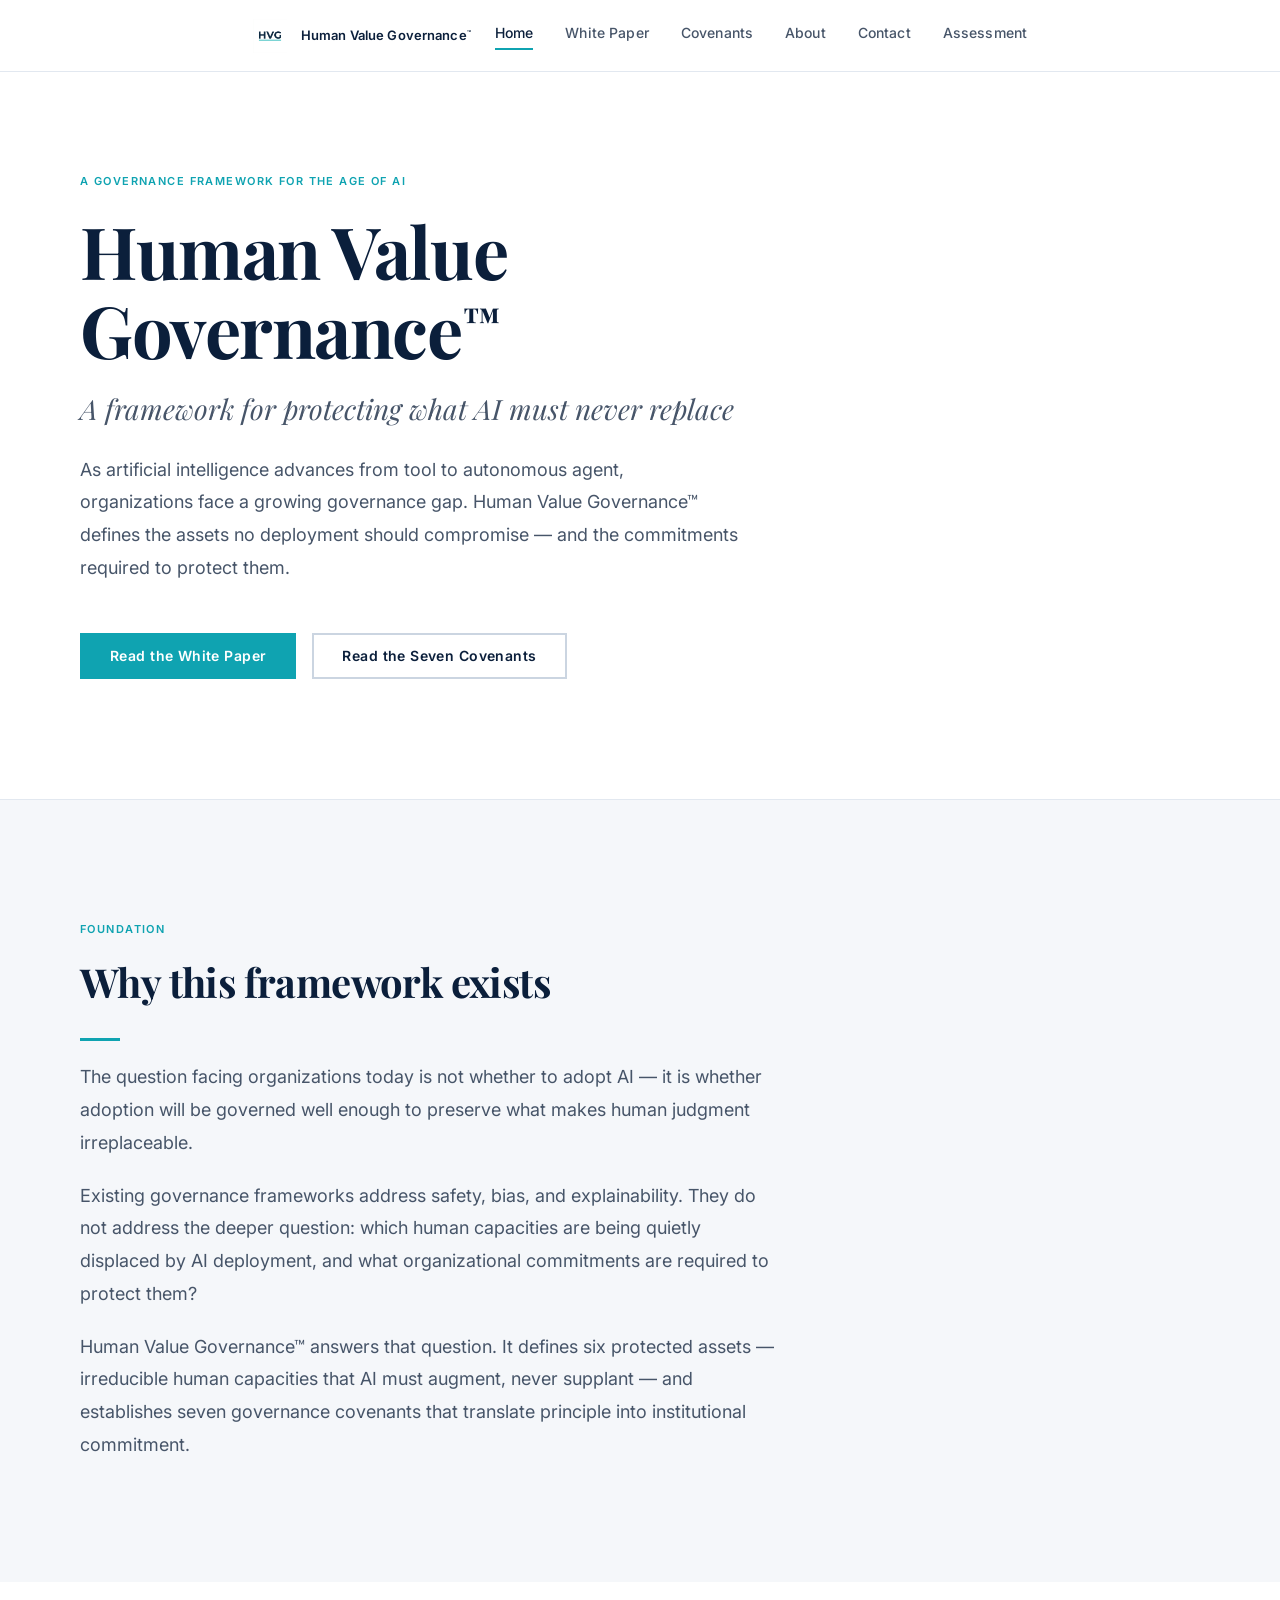
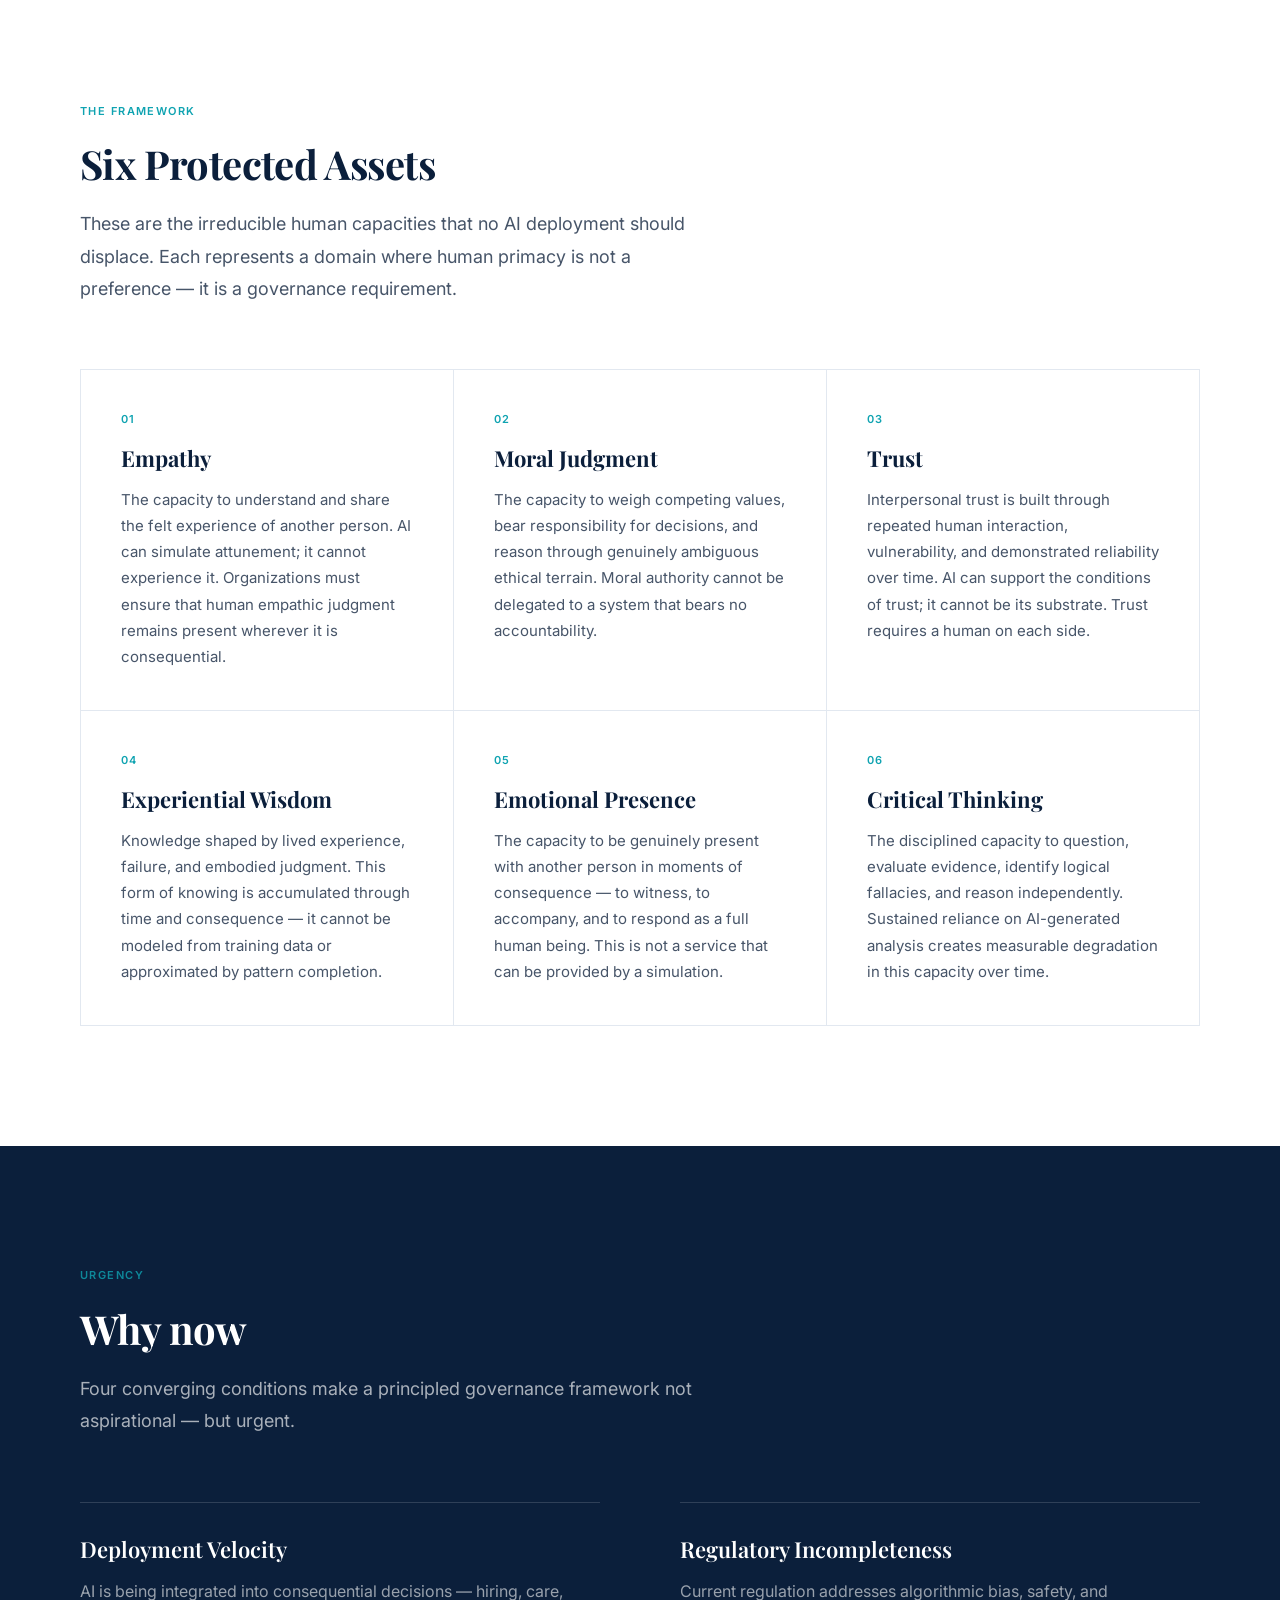
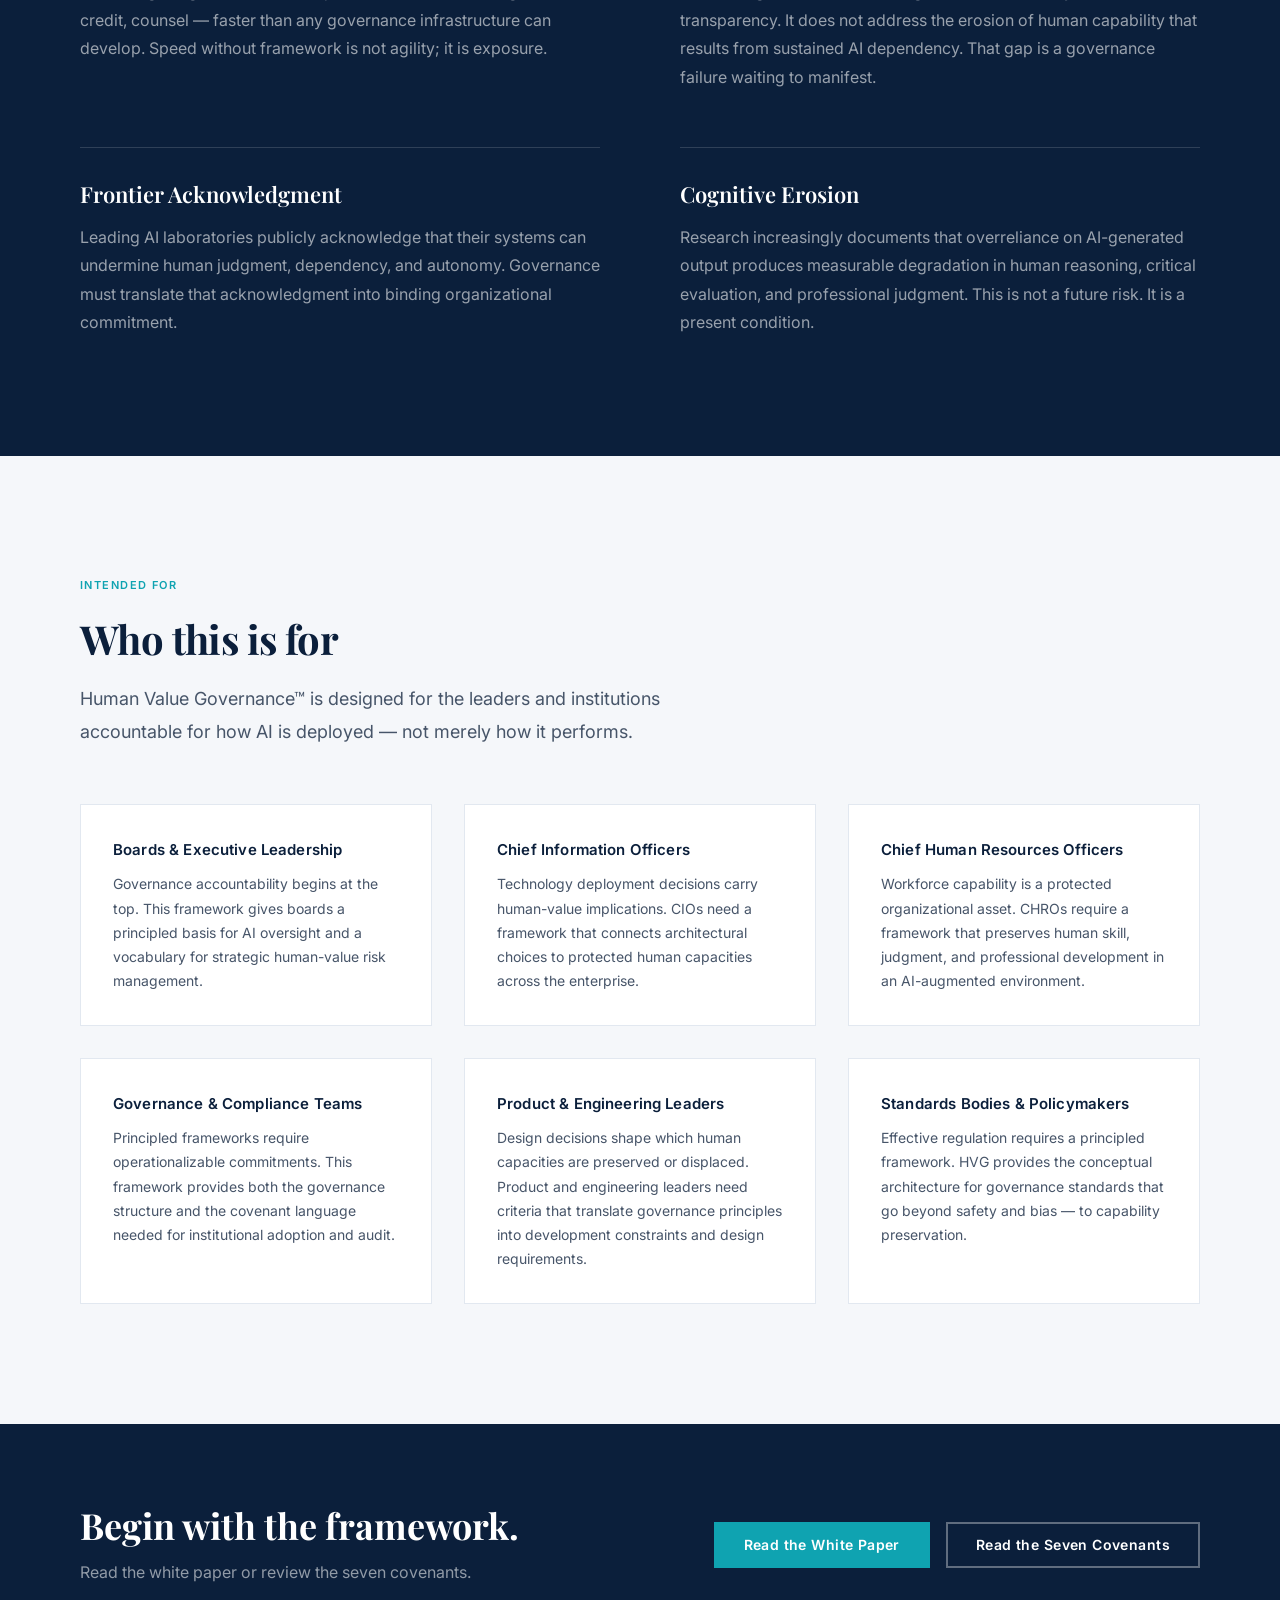
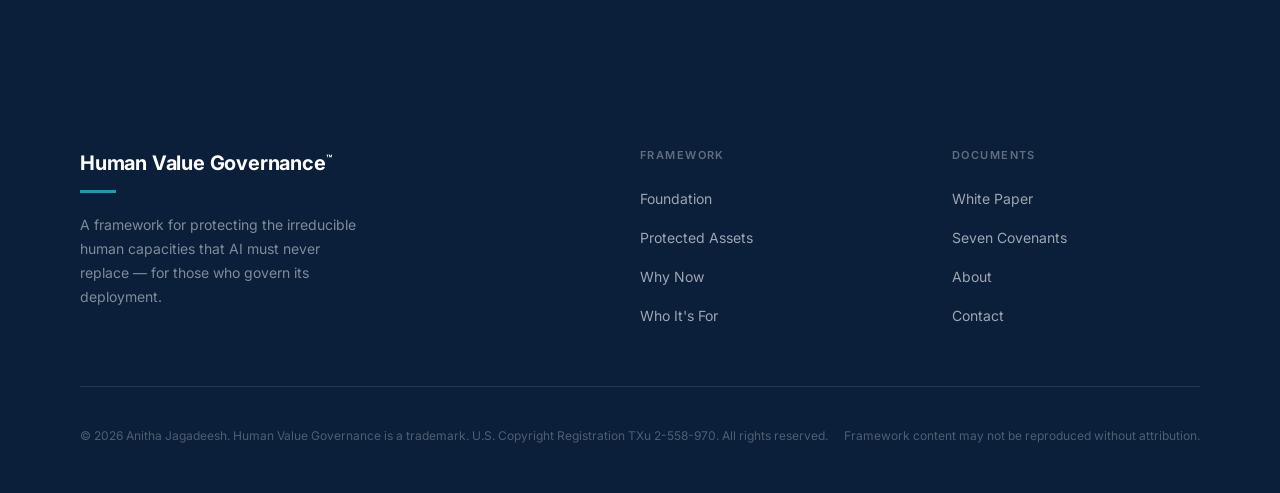
==== commit c5f407f9: "Add U.S. Copyright Registration TXu 2-558-970 to copyright footers Copyright footer text across all " ====
--- a/index.html
+++ b/index.html
@@ -453,8 +453,8 @@
       </div>
 
       <div class="footer-bottom">
-        <p>© 2026 Human Value Governance™. All rights reserved.</p>
-        <p class="tm-note">Human Value Governance is a trademark. Framework content may not be reproduced without attribution.</p>
+        <p>© 2026 Anitha Jagadeesh. Human Value Governance is a trademark. U.S. Copyright Registration TXu 2-558-970. All rights reserved.</p>
+        <p class="tm-note">Framework content may not be reproduced without attribution.</p>
       </div>
 
     </div>
